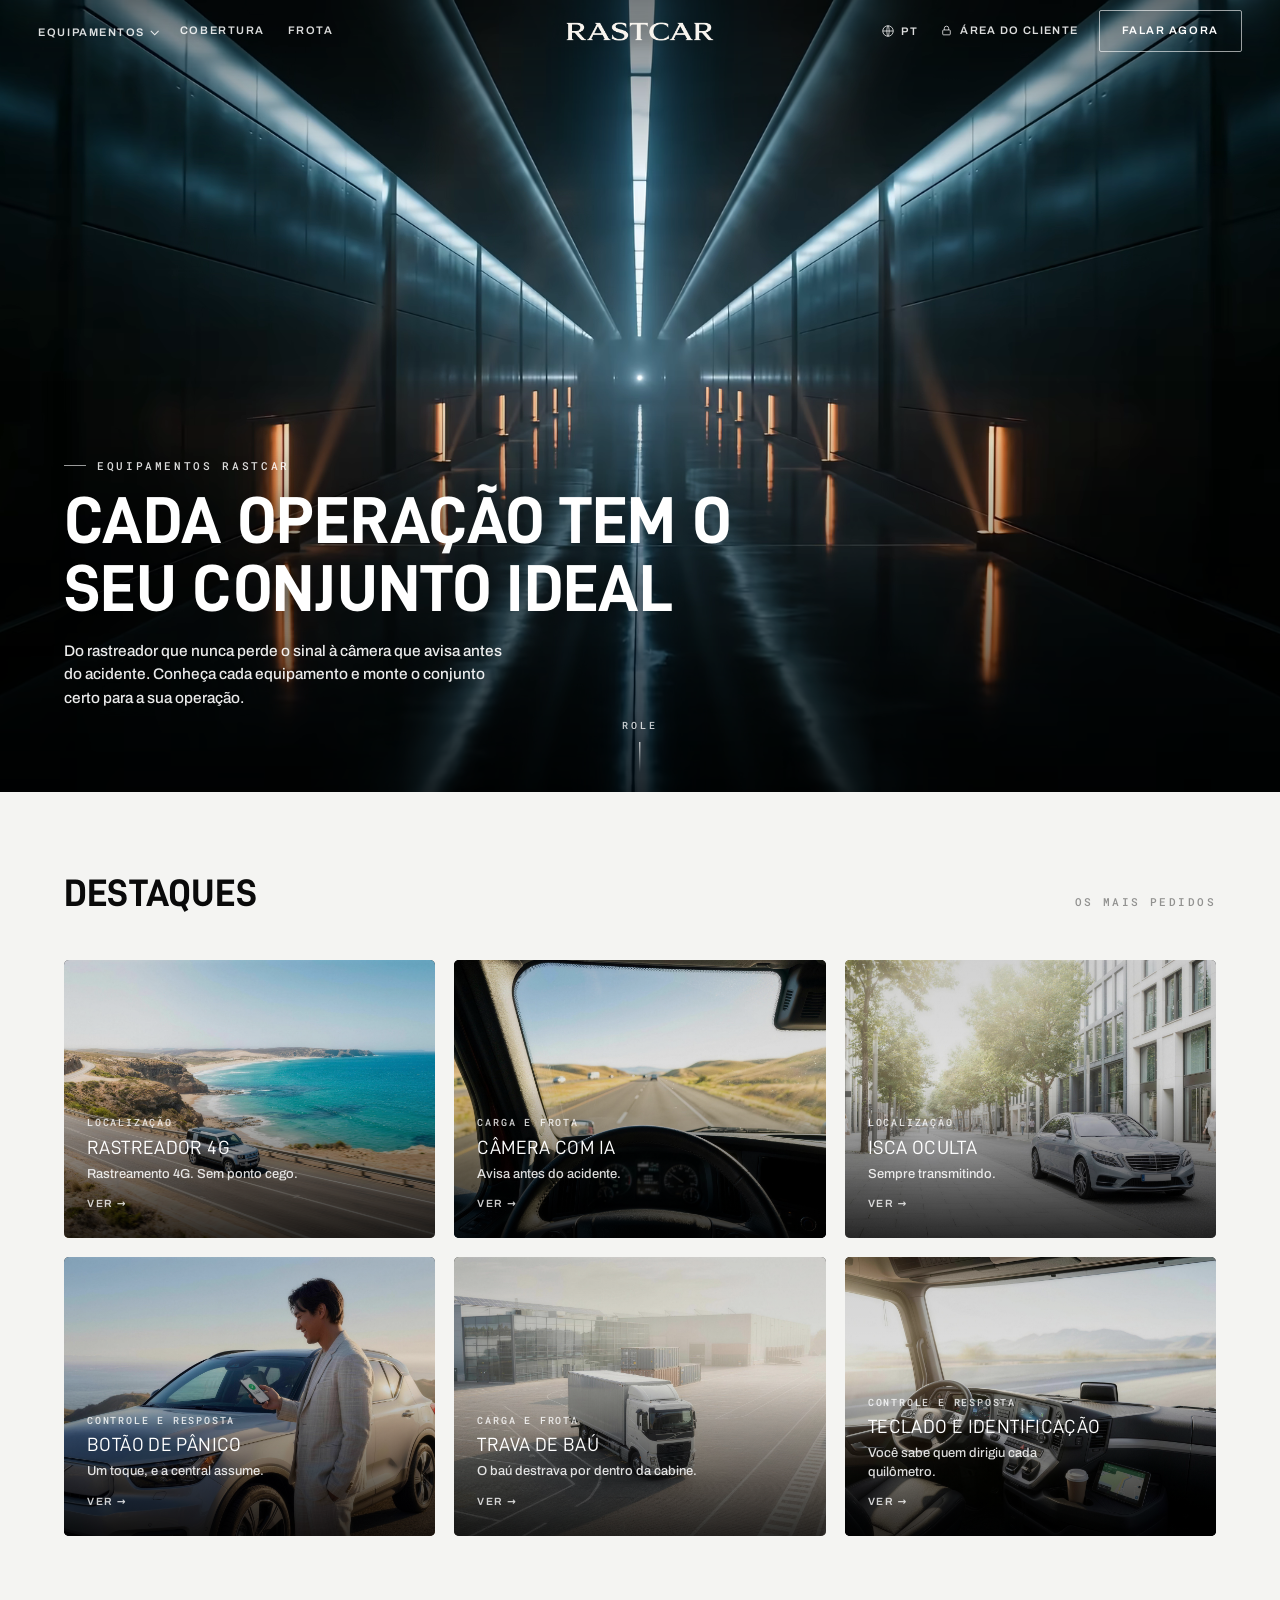
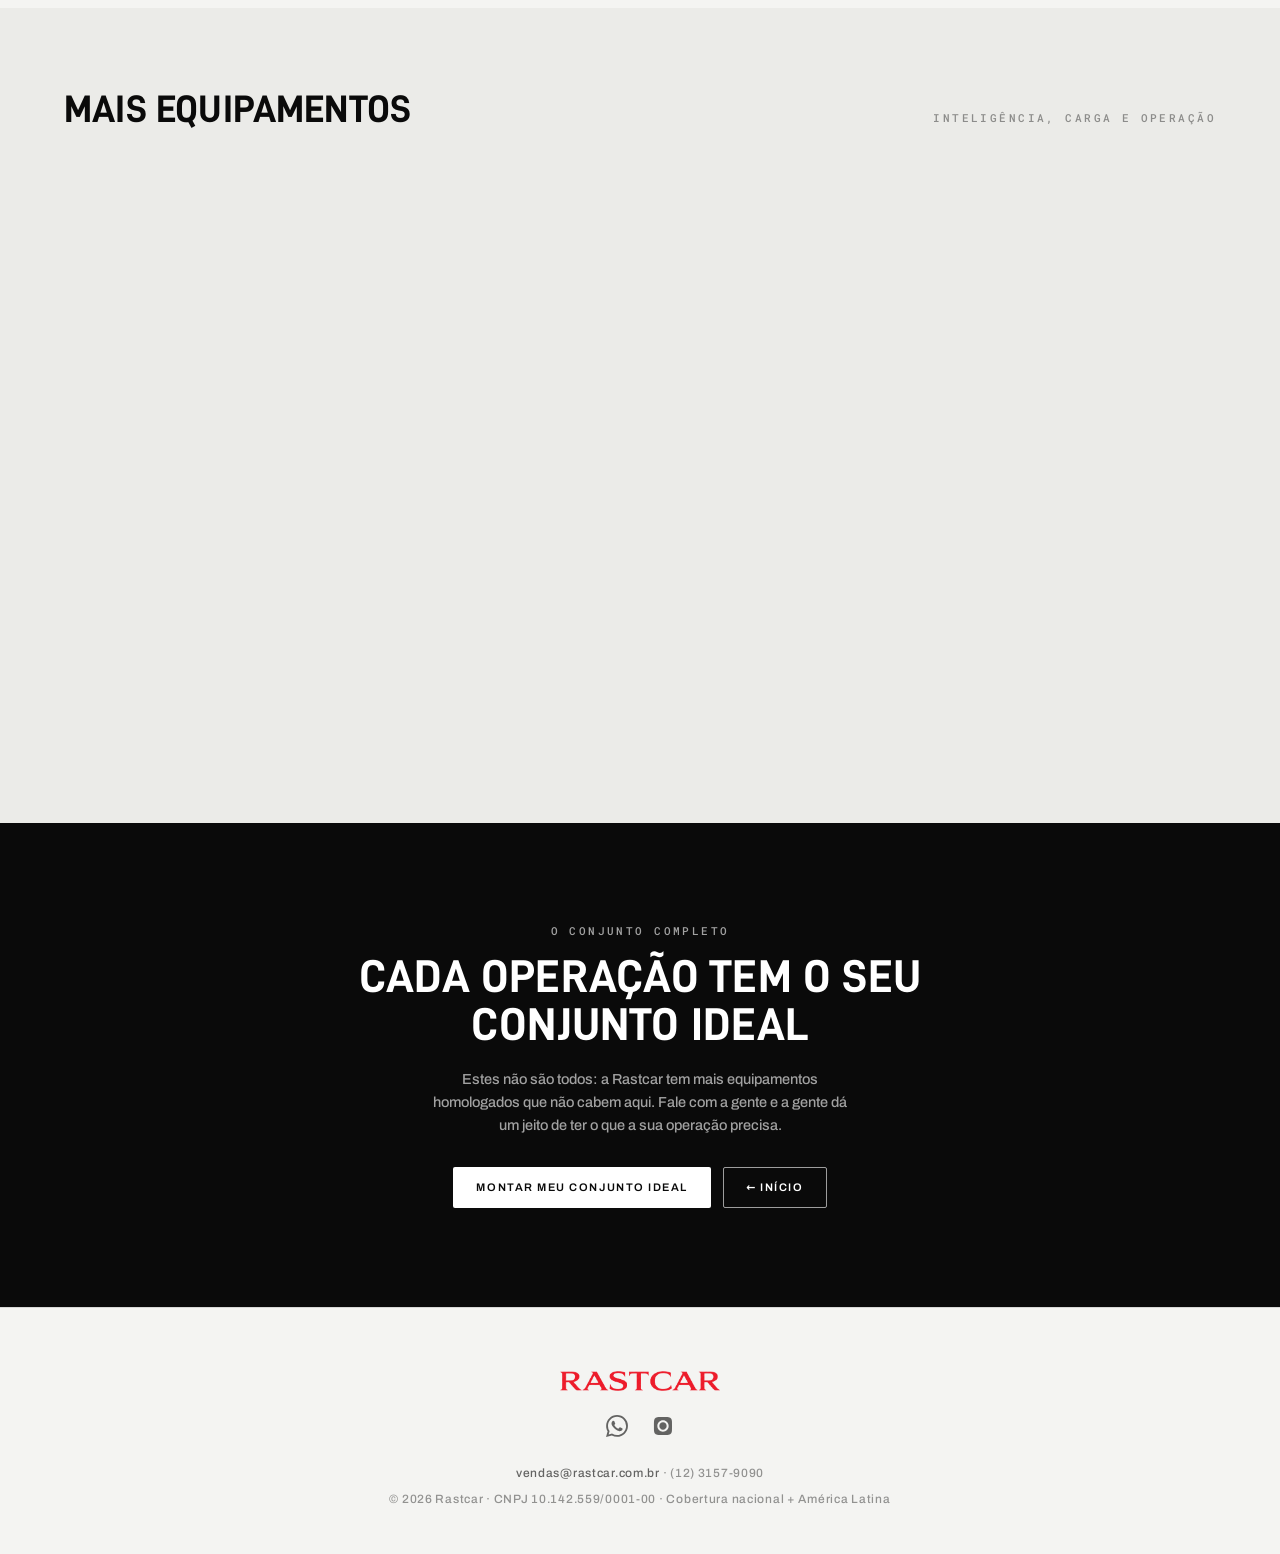
==== equipamentos.html @ 61a3bf28 "revert hero para versao golden-hour equilibrada anterior" ====
<!DOCTYPE html>
<html lang="pt-BR">
<head>
<meta charset="UTF-8">
<meta name="viewport" content="width=device-width, initial-scale=1.0">
<meta http-equiv="Cache-Control" content="no-store, no-cache, must-revalidate">
<title>RASTCAR · Equipamentos</title>
<meta name="description" content="Todos os equipamentos Rastcar: rastreador 4G, câmera com IA, isca oculta, botão de pânico, trava de baú, teclado e identificação, sensores, telemetria, app e central 24h. Cada operação tem o seu conjunto ideal.">
<meta name="theme-color" content="#0A0A0A">
<meta property="og:type" content="website">
<meta property="og:site_name" content="Rastcar">
<meta property="og:title" content="RASTCAR · Equipamentos">
<meta property="og:description" content="Todos os equipamentos Rastcar: rastreador 4G, câmera com IA, isca, botão de pânico, trava de baú, teclado, telemetria, app e central 24h.">
<meta property="og:image" content="https://www.rastcar.com.br/assets/og-rastcar.jpg">
<meta property="og:image:width" content="1200">
<meta property="og:image:height" content="1200">
<meta property="og:url" content="https://www.rastcar.com.br/equipamentos.html">
<meta property="og:locale" content="pt_BR">
<meta name="twitter:card" content="summary_large_image">
<meta name="twitter:title" content="RASTCAR · Equipamentos">
<meta name="twitter:description" content="Todos os equipamentos Rastcar: rastreador 4G, câmera com IA, isca, botão de pânico, trava de baú, teclado, telemetria, app e central 24h.">
<meta name="twitter:image" content="https://www.rastcar.com.br/assets/og-rastcar.jpg">
<link rel="icon" type="image/png" sizes="32x32" href="assets/favicon-32.png">
<link rel="icon" type="image/png" sizes="256x256" href="assets/favicon.png">
<link rel="apple-touch-icon" sizes="180x180" href="assets/favicon-180.png">
<link rel="stylesheet" href="assets/fonts/fonts.css">
<style>
  :root{
    --ink:#0A0A0A;--paper:#F4F4F2;--paper2:#EBEBE8;
    --mut:rgba(10,10,10,.62);--mut2:rgba(10,10,10,.42);--ln:rgba(10,10,10,.12);
    --line:rgba(255,255,255,.16);--soft:rgba(255,255,255,.62);--soft2:rgba(255,255,255,.42);
    --head:'Archivo',system-ui,sans-serif;--title:'D-DIN','D-DIN Exp',system-ui,sans-serif;--mono:'Roboto Mono',ui-monospace,Menlo,monospace;
    --maxw:1340px;--hdr-h:62px;--tsh:0 1px 18px rgba(0,0,0,.55);
  }
  *{margin:0;padding:0;box-sizing:border-box}
  html{scroll-behavior:smooth}
  body{background:var(--paper);color:var(--ink);font-family:var(--head);font-size:16px;font-weight:500;line-height:1.55;text-rendering:optimizeLegibility;overflow-x:hidden}
  a{color:inherit;text-decoration:none}::selection{background:rgba(10,10,10,.16)}img{max-width:100%}

  /* ===== HEADER (transparente, não acompanha o scroll) ===== */
  header#hdr{position:absolute;top:0;left:0;width:100%;z-index:200;height:var(--hdr-h);display:grid;grid-template-columns:1fr auto 1fr;align-items:center;padding:0 clamp(16px,3vw,40px);background:transparent}
  body.nav-open{overflow:hidden}
  .brand{grid-column:2;display:flex;align-items:center;justify-self:center}
  .brand .wm{height:19px;display:block;filter:drop-shadow(0 1px 10px rgba(0,0,0,.5))}
  .nav-left{grid-column:1;justify-self:start;display:flex;align-items:center;gap:clamp(16px,1.8vw,28px)}
  .nav-right{grid-column:3;justify-self:end;display:flex;align-items:center;gap:clamp(14px,1.6vw,22px)}
  .navlink{font-family:var(--head);font-weight:600;font-size:11px;letter-spacing:.14em;text-transform:uppercase;color:rgba(255,255,255,.86);text-shadow:var(--tsh);background:none;border:0;cursor:pointer;transition:color .25s;white-space:nowrap;display:inline-flex;align-items:center;gap:6px}
  .navlink:hover{color:#fff}
  .navlink .chev{width:6px;height:6px;border-right:1.4px solid currentColor;border-bottom:1.4px solid currentColor;transform:rotate(45deg) translateY(-1px)}
  .mega-wrap{position:static}
  .mega{position:absolute;left:0;top:var(--hdr-h);width:100%;background:rgba(10,11,13,.5);-webkit-backdrop-filter:blur(30px) saturate(1.2);backdrop-filter:blur(30px) saturate(1.2);border-top:1px solid var(--line);box-shadow:0 30px 70px rgba(0,0,0,.4);opacity:0;visibility:hidden;transform:translateY(-8px);transition:.26s cubic-bezier(.2,.7,.2,1);z-index:190}
  .mega-wrap:hover .mega,.mega.open{opacity:1;visibility:visible;transform:none}
  .mega-inner{max-width:var(--maxw);margin:0 auto;padding:36px clamp(16px,3vw,40px) 44px;display:grid;grid-template-columns:repeat(2,minmax(0,1fr)) auto;gap:0 clamp(34px,6vw,96px)}
  .mega-col{display:flex;flex-direction:column}
  .mega-h{font-family:var(--mono);font-size:10.5px;letter-spacing:.22em;text-transform:uppercase;color:var(--soft2);margin-bottom:14px}
  .mega-col a{font-family:var(--title);text-transform:uppercase;letter-spacing:.02em;font-size:16px;color:rgba(255,255,255,.8);padding:9px 0;transition:color .18s}
  .mega-col a:hover{color:#fff}
  .mega-end .all{font-family:var(--head);font-size:11px;font-weight:600;letter-spacing:.14em;text-transform:uppercase;color:#fff;margin-top:30px;white-space:nowrap}
  .lang{position:relative}
  .lang-cur{display:flex;align-items:center;gap:6px;background:none;border:0;cursor:pointer;color:rgba(255,255,255,.86);text-shadow:var(--tsh);font-family:var(--head);font-size:11px;font-weight:600;letter-spacing:.12em;text-transform:uppercase;transition:color .25s;padding:6px 2px}
  .lang-cur:hover{color:#fff}.lang-cur svg{width:14px;height:14px;stroke:currentColor;fill:none;stroke-width:1.5}
  .menu-pop{position:absolute;top:calc(100% + 12px);right:0;background:rgba(10,11,13,.5);-webkit-backdrop-filter:blur(28px) saturate(1.2);backdrop-filter:blur(28px) saturate(1.2);border:1px solid var(--line);border-radius:9px;padding:6px;box-shadow:0 18px 50px rgba(0,0,0,.4);opacity:0;visibility:hidden;transform:translateY(-6px);transition:.22s;z-index:210}
  .lang-menu{min-width:152px}.lang.open .lang-menu{opacity:1;visibility:visible;transform:none}
  .menu-pop button,.menu-pop a{display:block;width:100%;background:none;border:0;cursor:pointer;color:rgba(255,255,255,.82);font-family:var(--head);font-size:13px;letter-spacing:.03em;text-align:left;padding:10px 12px;border-radius:6px;transition:.18s}
  .menu-pop button:hover,.menu-pop a:hover{background:rgba(255,255,255,.07);color:#fff}.menu-pop button.active{color:#fff}
  .client-wrap{position:relative}
  .client{display:flex;align-items:center;gap:7px;background:none;border:0;cursor:pointer;font:inherit;color:rgba(255,255,255,.86);text-shadow:var(--tsh);transition:color .3s}
  .client:hover{color:#fff}.client svg{width:13px;height:13px;stroke:currentColor;fill:none;stroke-width:1.6}
  .client span{font-family:var(--head);font-weight:600;font-size:11px;letter-spacing:.12em;text-transform:uppercase}
  .client-menu{min-width:244px}
  .client-wrap.open .client-menu,.client-wrap:hover .client-menu{opacity:1;visibility:visible;transform:none}
  .client-menu .cm-main b{display:block;font-family:var(--head);text-transform:uppercase;letter-spacing:.04em;font-size:12.5px;color:#fff}
  .client-menu .cm-main small{display:block;font-size:12px;color:var(--soft);margin-top:3px}
  .client-menu .cm-label{font-family:var(--mono);font-size:10.5px;letter-spacing:.12em;text-transform:uppercase;color:var(--soft2);padding:13px 12px 5px;border-top:1px solid var(--line);margin-top:5px}
  .menu-toggle{display:none;grid-column:3;justify-self:end;background:none;border:0;color:#fff;cursor:pointer;width:24px;height:16px;position:relative;z-index:220;filter:drop-shadow(0 1px 8px rgba(0,0,0,.5))}
  .menu-toggle span{position:absolute;left:0;width:100%;height:2px;background:currentColor;transition:.3s;border-radius:2px}
  /* area de toque de 44x44 (minimo acessivel) sem alterar o visual das barras */
  .menu-toggle::after{content:"";position:absolute;left:50%;top:50%;transform:translate(-50%,-50%);width:44px;height:44px}
  .menu-toggle span:nth-child(1){top:0}.menu-toggle span:nth-child(2){top:7px}.menu-toggle span:nth-child(3){top:14px}
  .btn{font-family:var(--head);font-weight:600;font-size:11px;letter-spacing:.14em;text-transform:uppercase;border:1px solid;padding:11px 22px;border-radius:2px;transition:all .25s;white-space:nowrap;background:transparent;cursor:pointer}
  .btn.light{border-color:rgba(255,255,255,.6);color:#fff}.btn.light:hover{background:#fff;color:var(--ink)}.btn.light.solid{background:#fff;color:var(--ink)}
  .btn.dark{border-color:var(--ink);color:var(--ink)}.btn.dark:hover{background:var(--ink);color:#fff}.btn.dark.solid{background:var(--ink);color:#fff}

  /* ===== INTRO HERO ===== */
  .eq-hero{position:relative;height:88vh;height:88svh;min-height:520px;display:flex;align-items:flex-end;padding:0 clamp(20px,5vw,72px);overflow:hidden;color:#fff;background:#0A0A0A}
  .eq-hero .bgv{position:absolute;inset:0;width:100%;height:100%;object-fit:cover;z-index:0}
  .eq-hero .veil{position:absolute;inset:0;z-index:1;background:linear-gradient(0deg,rgba(0,0,0,.78),transparent 52%),linear-gradient(180deg,rgba(0,0,0,.5),transparent 22%)}
  .eq-hero .inner{position:relative;z-index:2;width:100%;max-width:var(--maxw);margin:0 auto;padding-bottom:clamp(54px,9vh,96px)}
  .eq-hero .eyebrow{font-family:var(--mono);font-size:11px;letter-spacing:.24em;text-transform:uppercase;color:rgba(255,255,255,.85);display:flex;align-items:center;gap:11px;margin-bottom:14px;text-shadow:var(--tsh)}
  .eq-hero .eyebrow::before{content:"";width:22px;height:1px;background:rgba(255,255,255,.6)}
  .eq-hero h1{font-family:var(--title);font-weight:700;text-transform:uppercase;letter-spacing:.005em;line-height:1.02;font-size:clamp(34px,5.2vw,72px);text-shadow:0 2px 26px rgba(0,0,0,.45)}
  .eq-hero .lede{font-size:clamp(15px,1.2vw,18px);color:rgba(255,255,255,.92);max-width:50ch;margin-top:16px;text-shadow:0 1px 16px rgba(0,0,0,.5)}
  .cue{position:absolute;left:50%;bottom:20px;transform:translateX(-50%);z-index:3;font-family:var(--mono);font-size:9.5px;letter-spacing:.3em;text-transform:uppercase;color:rgba(255,255,255,.78);display:flex;flex-direction:column;align-items:center;gap:8px}
  .cue .ln{width:1px;height:30px;background:linear-gradient(#fff,transparent);animation:cue 2.4s ease-in-out infinite}
  @keyframes cue{0%,100%{opacity:.3;transform:scaleY(.6)}50%{opacity:1;transform:scaleY(1)}}

  /* ===== SEÇÃO + GRADE DE CARDS ===== */
  .catsec{padding:clamp(54px,8vh,100px) clamp(20px,5vw,72px)}
  .catsec.alt{background:var(--paper2)}
  .cathead{max-width:var(--maxw);margin:0 auto clamp(24px,4vh,42px);display:flex;align-items:baseline;justify-content:space-between;gap:16px;flex-wrap:wrap}
  .cathead .eyebrow{font-family:var(--mono);font-size:11px;letter-spacing:.22em;text-transform:uppercase;color:var(--mut2)}
  .cathead h2{font-family:var(--title);font-weight:700;text-transform:uppercase;letter-spacing:.005em;font-size:clamp(24px,3vw,40px)}
  .grid{max-width:var(--maxw);margin:0 auto;display:grid;grid-template-columns:repeat(3,1fr);gap:clamp(12px,1.5vw,20px)}
  .card{position:relative;aspect-ratio:4/3;overflow:hidden;border-radius:5px;display:block;background:#0a0a0a}
  .card img{position:absolute;inset:0;width:100%;height:100%;object-fit:cover;transition:transform .6s cubic-bezier(.2,.7,.2,1)}
  .card:hover img{transform:scale(1.06)}
  .card .ov{position:absolute;inset:0;z-index:1;background:linear-gradient(0deg,rgba(0,0,0,.82),rgba(0,0,0,.12) 56%,rgba(0,0,0,.18))}
  .card .tx{position:absolute;left:0;bottom:0;z-index:2;padding:clamp(16px,1.8vw,24px);color:#fff;width:100%}
  .card .e{font-family:var(--mono);font-size:10px;letter-spacing:.18em;text-transform:uppercase;color:rgba(255,255,255,.82)}
  .card .n{font-family:var(--title);text-transform:uppercase;letter-spacing:.02em;font-size:clamp(18px,1.5vw,23px);line-height:1.05;margin-top:7px}
  .card .h{font-size:13px;color:rgba(255,255,255,.86);margin-top:7px;line-height:1.4;max-width:32ch}
  .card .go{font-family:var(--head);font-weight:600;font-size:10.5px;letter-spacing:.14em;text-transform:uppercase;margin-top:13px;color:#fff;opacity:.8;transition:opacity .2s,gap .2s;display:inline-flex;align-items:center;gap:6px}
  .card:hover .go{opacity:1;gap:10px}

  /* ===== CTA "conjunto ideal" ===== */
  .conj{background:#0A0A0A;color:#fff;padding:clamp(60px,11vh,130px) clamp(20px,5vw,72px);text-align:center}
  .conj .inner{max-width:760px;margin:0 auto}
  .conj .eyebrow{font-family:var(--mono);font-size:11px;letter-spacing:.22em;text-transform:uppercase;color:var(--soft);justify-content:center;display:flex;margin-bottom:14px}
  .conj h2{font-family:var(--title);font-weight:700;text-transform:uppercase;letter-spacing:.005em;font-size:clamp(26px,3.6vw,48px);line-height:1.05}
  .conj p{font-size:clamp(14.5px,1.1vw,17px);color:var(--soft);margin:18px auto 0;max-width:54ch;line-height:1.6}
  .conj .cta-row{display:flex;gap:12px;justify-content:center;margin-top:30px;flex-wrap:wrap}

  /* ===== FOOTER claro ===== */
  footer{background:var(--paper);color:var(--mut);padding:clamp(48px,7vh,76px) clamp(20px,5vw,72px) 42px;text-align:center;border-top:1px solid var(--ln)}
  .foot-inner{max-width:720px;margin:0 auto;display:flex;flex-direction:column;align-items:center;gap:24px}
  footer .brand .wm{filter:none}
  .socials{display:flex;gap:24px;justify-content:center}
  .socials a{color:var(--mut);transition:color .2s}.socials a:hover{color:var(--ink)}.socials svg{width:22px;height:22px;fill:currentColor;display:block}
  .foot-meta{font-size:12px;letter-spacing:.06em;color:var(--mut2);line-height:2.1}
  .foot-meta a{color:var(--mut)}.foot-meta a:hover{color:var(--ink)}

  .reveal{opacity:0;transform:translateY(22px);transition:opacity .8s cubic-bezier(.2,.7,.2,1),transform .8s cubic-bezier(.2,.7,.2,1)}
  .reveal.in{opacity:1;transform:none}

  [dir="rtl"] .menu-pop{right:auto;left:0}
  [dir="rtl"] .cathead{flex-direction:row-reverse}
  @media(max-width:1080px){.nav-left .navlink:not(.mega-trigger){display:none}.nav-right .client span{display:none}}
  @media(max-width:980px){.grid{grid-template-columns:repeat(2,1fr)}}
  @media(max-width:860px){
    .nav-left,.nav-right{display:none}.menu-toggle{display:block}
    .mega-inner{grid-template-columns:1fr 1fr}
    nav#mobnav{position:fixed;inset:0;background:rgba(8,9,11,.96);-webkit-backdrop-filter:blur(22px);backdrop-filter:blur(22px);z-index:195;flex-direction:column;justify-content:center;gap:6px;padding:84px 26px 40px;overflow:auto;display:none}
    nav#mobnav.open{display:flex}
    nav#mobnav a,nav#mobnav button{font-family:var(--title);text-transform:uppercase;letter-spacing:.02em;font-size:20px;color:#fff;background:none;border:0;text-align:left;padding:10px 0;border-bottom:1px solid var(--line);cursor:pointer}
    nav#mobnav .mob-lang{display:flex;gap:10px;margin-top:16px}nav#mobnav .mob-lang button{font-size:14px;border:1px solid var(--line);border-radius:999px;padding:7px 15px}
    nav#mobnav .btn{margin-top:16px;align-self:flex-start;color:#fff;border-color:#fff}
  }
  @media(min-width:861px){nav#mobnav{display:none}}
  @media(max-width:620px){.grid{grid-template-columns:1fr}.eq-hero h1{font-size:34px}}
  @media(prefers-reduced-motion:reduce){.reveal{opacity:1;transform:none}.cue .ln{animation:none}.bgv{display:none}.card img{transition:none}}

  /* ===== fallbacks p/ navegadores antigos (cross-device) ===== */
  @supports not (aspect-ratio:1/1){.card{height:0;padding-bottom:75%}}
  @supports not ((backdrop-filter:blur(1px)) or (-webkit-backdrop-filter:blur(1px))){.mega,.menu-pop{background:rgba(10,11,13,.95)}nav#mobnav{background:rgba(8,9,11,.98)}}

  /* ===== menu mobile reformulado (pratico, rolavel, ancorado no topo) ===== */
  @media(max-width:860px){
    nav#mobnav{justify-content:flex-start;align-items:stretch;gap:0;padding:calc(var(--hdr-h) + 20px) 26px 40px}
    nav#mobnav a,nav#mobnav>button{font-family:var(--title);text-transform:uppercase;letter-spacing:.02em;font-size:19px;color:#fff;text-align:left;padding:15px 2px;border-bottom:1px solid var(--line);width:100%}
    nav#mobnav .mob-sub{display:flex;flex-direction:column;padding:2px 0 6px}
    nav#mobnav #mobList{display:flex;flex-direction:column}
    nav#mobnav .mob-sub a{font-family:var(--head);font-size:14.5px;letter-spacing:.03em;text-transform:none;color:var(--soft);padding:11px 0 11px 16px;border-bottom:0}
    nav#mobnav .mob-lang{display:flex;gap:9px;margin-top:24px;padding:0;border:0}
    nav#mobnav .mob-lang button{width:auto;font-family:var(--head);font-size:14px;border:1px solid var(--line);border-radius:999px;padding:9px 18px;color:#fff;text-transform:uppercase}
    nav#mobnav .btn{width:100%;text-align:center;margin-top:22px;background:#fff;color:var(--ink);border-color:#fff;font-size:13px;letter-spacing:.14em;padding:16px;border-bottom:1px solid #fff}
  }
  /* hamburguer -> X quando aberto */
  body.nav-open .menu-toggle span:nth-child(1){transform:translateY(7px) rotate(45deg)}
  body.nav-open .menu-toggle span:nth-child(2){opacity:0}
  body.nav-open .menu-toggle span:nth-child(3){transform:translateY(-7px) rotate(-45deg)}
</style>
</head>
<body>

<header id="hdr">
  <nav class="nav-left">
    <div class="mega-wrap">
      <a class="navlink mega-trigger" href="equipamentos.html"><span data-i18n="nav.equip">Equipamentos</span><i class="chev"></i></a>
      <div class="mega" id="mega">
        <div class="mega-inner">
          <div class="mega-col" id="megaList"><div class="mega-h" data-i18n="mm.t">Equipamentos Rastcar</div></div>
          <div class="mega-col" id="megaListMore"><div class="mega-h" data-i18n="mm.more">Mais equipamentos</div></div>
          <div class="mega-col mega-end"><a class="all" href="index.html" data-i18n="mm.home">← Início</a></div>
        </div>
      </div>
    </div>
    <a class="navlink" href="index.html#cobertura" data-i18n="nav.coverage">Cobertura</a>
    <a class="navlink" href="index.html#frota" data-i18n="nav.fleet">Frota</a>
  </nav>
  <a class="brand" href="index.html" aria-label="Rastcar"><img class="wm" src="assets/wordmark-white.png" alt="RASTCAR"></a>
  <div class="nav-right">
    <div class="lang" id="lang">
      <button class="lang-cur" type="button" aria-label="Idioma"><svg viewBox="0 0 24 24"><circle cx="12" cy="12" r="9"/><path d="M3 12h18M12 3c2.6 2.5 2.6 15.5 0 18M12 3c-2.6 2.5-2.6 15.5 0 18"/></svg><span id="langCur">PT</span></button>
      <div class="menu-pop lang-menu">
        <button type="button" data-lang="pt">Português</button>
        <button type="button" data-lang="es">Español</button>
        <button type="button" data-lang="en">English</button>
        <button type="button" data-lang="he" lang="he">עברית</button>
      </div>
    </div>
    <div class="client-wrap" id="clientWrap">
      <button class="client" type="button" aria-haspopup="true" title="Área do cliente">
        <svg viewBox="0 0 24 24" aria-hidden="true"><rect x="5" y="11" width="14" height="9" rx="1.5"/><path d="M8 11V8a4 4 0 0 1 8 0v3"/></svg>
        <span data-i18n="nav.client">Área do cliente</span>
      </button>
      <div class="menu-pop client-menu">
        <a class="cm-main" href="http://gps7.com.br/gps7/index.php?c=90" target="_blank" rel="noopener"><b data-i18n="cm.platform">Plataforma de rastreamento</b><small data-i18n="cm.platformS">Acompanhe seu veículo ao vivo</small></a>
        <div class="cm-label" data-i18n="cm.via">2ª via de boleto</div>
        <a href="https://www.sicoob.com.br/web/sicoob/segunda-via-boleto" target="_blank" rel="noopener">Sicoob</a>
        <a href="https://www.sicredi.com.br/segundaviaboleto/" target="_blank" rel="noopener">Sicredi</a>
      </div>
    </div>
    <a class="btn light" data-cta-wa href="https://wa.me/551231579090?text=Quero%20conhecer%20os%20equipamentos%20da%20Rastcar" target="_blank" rel="noopener" data-i18n="nav.cta">Falar agora</a>
  </div>
  <button class="menu-toggle" id="mt" aria-label="Menu"><span></span><span></span><span></span></button>
</header>

<nav id="mobnav"><div id="mobList"></div>
  <a href="index.html#cobertura" data-i18n="nav.coverage">Cobertura</a>
  <a href="index.html#frota" data-i18n="nav.fleet">Frota</a>
  <a href="http://gps7.com.br/gps7/index.php?c=90" target="_blank" rel="noopener" data-i18n="nav.client">Área do cliente</a>
  <a href="index.html" data-i18n="mm.home">← Início</a>
  <div class="mob-lang"><button type="button" data-lang="pt">PT</button><button type="button" data-lang="es">ES</button><button type="button" data-lang="en">EN</button><button type="button" data-lang="he" lang="he">עב</button></div>
  <a class="btn light" data-cta-wa href="https://wa.me/551231579090?text=Quero%20conhecer%20os%20equipamentos%20da%20Rastcar" target="_blank" rel="noopener" data-i18n="nav.cta">Falar agora</a>
</nav>

<section class="eq-hero" id="top">
  <video class="bgv" autoplay muted loop playsinline webkit-playsinline poster="assets/cine/poster-eqhero.jpg">
    <source src="assets/cine/eq-hero-4k.av1.mp4" type='video/mp4; codecs="av01.0.12M.08"' media="(min-width: 1400px), (min-width: 900px) and (min-resolution: 2dppx)">
    <source src="assets/cine/eq-hero-1080.av1.mp4" type='video/mp4; codecs="av01.0.08M.08"'>
    <source src="assets/cine/eq-hero-loop.mp4" type="video/mp4">
  </video>
  <div class="veil"></div>
  <div class="inner">
    <div class="eyebrow reveal" data-i18n="eq.eyebrow">Equipamentos Rastcar</div>
    <h1 class="reveal" data-i18n="eq.h">Cada operação tem o<br>seu conjunto ideal</h1>
    <p class="lede reveal" data-i18n="eq.lede">Do rastreador que nunca perde o sinal à câmera que avisa antes do acidente. Conheça cada equipamento e monte o conjunto certo para a sua operação.</p>
  </div>
  <div class="cue"><span data-i18n="eq.cue">Role</span><span class="ln"></span></div>
</section>

<section class="catsec" id="destaques">
  <div class="cathead reveal"><h2 data-i18n="g.dest">Destaques</h2><span class="eyebrow" data-i18n="g.destS">Os mais pedidos</span></div>
  <div class="grid reveal" id="gridDest"></div>
</section>

<section class="catsec alt" id="mais">
  <div class="cathead reveal"><h2 data-i18n="g.mais">Mais equipamentos</h2><span class="eyebrow" data-i18n="g.maisS">Inteligência, carga e operação</span></div>
  <div class="grid reveal" id="gridMais"></div>
</section>

<section class="conj">
  <div class="inner">
    <div class="eyebrow" data-i18n="conj.e">O conjunto completo</div>
    <h2 data-i18n="conj.h">Cada operação tem o seu conjunto ideal</h2>
    <p data-i18n="conj.p">Estes não são todos: a Rastcar tem mais equipamentos homologados que não cabem aqui. Fale com a gente e a gente dá um jeito de ter o que a sua operação precisa.</p>
    <div class="cta-row">
      <a class="btn light solid" data-cta-wa href="https://wa.me/551231579090?text=Quero%20montar%20o%20conjunto%20de%20equipamentos%20ideal%20com%20a%20Rastcar" target="_blank" rel="noopener" data-i18n="conj.cta">Montar meu conjunto ideal</a>
      <a class="btn light" href="index.html" data-i18n="mm.home">← Início</a>
    </div>
  </div>
</section>

<footer>
  <div class="foot-inner">
    <a class="brand" href="index.html" aria-label="Rastcar"><img class="wm" src="assets/wordmark-red.png" alt="RASTCAR" style="height:20px"></a>
    <div class="socials">
      <a href="https://wa.me/551231579090" target="_blank" rel="noopener" aria-label="WhatsApp"><svg viewBox="0 0 24 24"><path d="M17.472 14.382c-.297-.149-1.758-.867-2.03-.967-.273-.099-.471-.148-.67.15-.197.297-.767.966-.94 1.164-.173.199-.347.223-.644.075-.297-.15-1.255-.463-2.39-1.475-.883-.788-1.48-1.761-1.653-2.059-.173-.297-.018-.458.13-.606.134-.133.298-.347.446-.52.149-.174.198-.298.298-.497.099-.198.05-.371-.025-.52-.075-.149-.669-1.612-.916-2.207-.242-.579-.487-.5-.669-.51-.173-.008-.371-.01-.57-.01-.198 0-.52.074-.792.372-.272.297-1.04 1.016-1.04 2.479 0 1.462 1.065 2.875 1.213 3.074.149.198 2.096 3.2 5.077 4.487.709.306 1.262.489 1.694.625.712.227 1.36.195 1.871.118.571-.085 1.758-.719 2.006-1.413.248-.694.248-1.289.173-1.413-.074-.124-.272-.198-.57-.347m-5.421 7.403h-.004a9.87 9.87 0 01-5.031-1.378l-.361-.214-3.741.982.998-3.648-.235-.374a9.86 9.86 0 01-1.51-5.26c.001-5.45 4.436-9.884 9.888-9.884 2.64 0 5.122 1.03 6.988 2.898a9.825 9.825 0 012.893 6.994c-.003 5.45-4.437 9.884-9.885 9.884m8.413-18.297A11.815 11.815 0 0012.05 0C5.495 0 .16 5.335.157 11.892c0 2.096.547 4.142 1.588 5.945L.057 24l6.305-1.654a11.882 11.882 0 005.683 1.448h.005c6.554 0 11.89-5.335 11.893-11.893A11.821 11.821 0 0020.485 3.488"/></svg></a>
      <a href="https://www.instagram.com/rastcar" target="_blank" rel="noopener" aria-label="Instagram"><svg viewBox="0 0 24 24"><path d="M12 2.163c3.204 0 3.584.012 4.85.07 1.17.055 1.805.249 2.227.415.562.217.96.477 1.382.896.419.42.679.819.896 1.381.164.422.36 1.057.413 2.227.057 1.266.07 1.646.07 4.85s-.015 3.585-.074 4.85c-.061 1.17-.256 1.805-.421 2.227-.224.562-.479.96-.899 1.382-.419.419-.824.679-1.38.896-.42.164-1.065.36-2.235.413-1.274.057-1.649.07-4.859.07-3.211 0-3.586-.015-4.859-.074-1.171-.061-1.816-.256-2.236-.421-.569-.224-.96-.479-1.379-.899-.421-.419-.69-.824-.9-1.38-.165-.42-.359-1.065-.42-2.235-.045-1.26-.061-1.649-.061-4.844 0-3.196.016-3.586.061-4.861.061-1.17.255-1.814.42-2.234.21-.57.479-.96.9-1.381.419-.419.81-.689 1.379-.898.42-.166 1.051-.361 2.221-.421 1.275-.045 1.65-.06 4.859-.06l.045.03zm0 3.678c-3.405 0-6.162 2.76-6.162 6.162 0 3.405 2.76 6.162 6.162 6.162 3.405 0 6.162-2.76 6.162-6.162 0-3.405-2.76-6.162-6.162-6.162zM12 16c-2.21 0-4-1.79-4-4s1.79-4 4-4 4 1.79 4 4-1.79 4-4 4zm7.846-10.405c0 .795-.646 1.44-1.44 1.44-.795 0-1.44-.646-1.44-1.44 0-.794.646-1.439 1.44-1.439.793-.001 1.44.645 1.44 1.439z"/></svg></a>
    </div>
    <div class="foot-meta">
      <a href="mailto:vendas@rastcar.com.br">vendas@rastcar.com.br</a> · (12) 3157-9090<br>
      © 2026 Rastcar · CNPJ 10.142.559/0001-00 · <span data-i18n="f.cob">Cobertura nacional + América Latina</span>
    </div>
  </div>
</footer>

<script>
  const reduce=matchMedia('(prefers-reduced-motion:reduce)').matches;
  function playAllBgv(){document.querySelectorAll('video.bgv').forEach(function(v){v.muted=true;var p=v.play();if(p&&p.catch)p.catch(function(){});});}
  addEventListener('touchstart',playAllBgv,{once:true,passive:true});addEventListener('click',playAllBgv,{once:true});
  let curLang=localStorage.getItem('rc_lang')||'pt';

  // catálogo (4 idiomas) — imagem + categoria/nome/headline por produto
  const ITEMS={
    rastreador:{img:"assets/cine/eq-rastreador.jpg",pt:{c:"Localização",n:"Rastreador 4G",h:"Rastreamento 4G. Sem ponto cego."},es:{c:"Localización",n:"Rastreador 4G",h:"Rastreo 4G. Sin punto ciego."},en:{c:"Location",n:"4G Tracker",h:"4G tracking. No blind spot."},he:{c:"מיקום",n:"משדר 4G",h:"איתור 4G. בלי שטח מת."}},
    camera:{img:"assets/cine/eq-camera.jpg",pt:{c:"Carga e frota",n:"Câmera com IA",h:"Avisa antes do acidente."},es:{c:"Carga y flota",n:"Cámara con IA",h:"Avisa antes del accidente."},en:{c:"Cargo & fleet",n:"AI Camera",h:"Warns before the crash."},he:{c:"מטען וצי",n:"מצלמת AI",h:"מתריעה לפני התאונה."}},
    isca:{img:"assets/cine/eq-isca.jpg",pt:{c:"Localização",n:"Isca oculta",h:"Sempre transmitindo."},es:{c:"Localización",n:"Baliza oculta",h:"Siempre transmitiendo."},en:{c:"Location",n:"Hidden beacon",h:"Always transmitting."},he:{c:"מיקום",n:"משדר נסתר",h:"תמיד משדר."}},
    panico:{img:"assets/cine/eq-panico.jpg",pt:{c:"Controle e resposta",n:"Botão de pânico",h:"Um toque, e a central assume."},es:{c:"Control y respuesta",n:"Botón de pánico",h:"Un toque, y la central asume."},en:{c:"Control & response",n:"Panic button",h:"One tap, and the center takes over."},he:{c:"שליטה ותגובה",n:"לחצן מצוקה",h:"נגיעה אחת, והמוקד משתלט."}},
    trava:{img:"assets/cine/eq-trava.jpg",pt:{c:"Carga e frota",n:"Trava de baú",h:"O baú destrava por dentro da cabine."},es:{c:"Carga y flota",n:"Traba de baúl",h:"El baúl se destraba desde la cabina."},en:{c:"Cargo & fleet",n:"Cargo lock",h:"The box unlocks from the cab."},he:{c:"מטען וצי",n:"נעילת מטען",h:"התא נפתח מתוך תא הנהג."}},
    teclado:{img:"assets/cine/eq-teclado.jpg",pt:{c:"Controle e resposta",n:"Teclado e identificação",h:"Você sabe quem dirigiu cada quilômetro."},es:{c:"Control y respuesta",n:"Teclado e identificación",h:"Sabes quién condujo cada kilómetro."},en:{c:"Control & response",n:"Keypad & ID",h:"You know who drove every mile."},he:{c:"שליטה ותגובה",n:"מקלדת וזיהוי",h:"אתם יודעים מי נהג כל קילומטר."}},
    "sensor-porta":{img:"assets/cine/eq-sensorporta.jpg",pt:{c:"Carga e frota",n:"Sensor de porta",h:"Toda abertura vira alerta."},es:{c:"Carga y flota",n:"Sensor de puerta",h:"Toda apertura se vuelve alerta."},en:{c:"Cargo & fleet",n:"Door sensor",h:"Every opening becomes an alert."},he:{c:"מטען וצי",n:"חיישן דלת",h:"כל פתיחה הופכת להתראה."}},
    temperatura:{img:"assets/cine/eq-temperatura.jpg",pt:{c:"Carga e frota",n:"Sensor de temperatura",h:"Carga fria sob controle."},es:{c:"Carga y flota",n:"Sensor de temperatura",h:"Carga fría bajo control."},en:{c:"Cargo & fleet",n:"Temperature sensor",h:"Cold cargo under control."},he:{c:"מטען וצי",n:"חיישן טמפרטורה",h:"מטען קר בשליטה."}},
    telemetria:{img:"assets/cine/eq-telemetria.jpg",pt:{c:"Carga e frota",n:"Telemetria",h:"Os dados viram decisão."},es:{c:"Carga y flota",n:"Telemetría",h:"Los datos se vuelven decisión."},en:{c:"Cargo & fleet",n:"Telemetry",h:"Data turns into decision."},he:{c:"מטען וצי",n:"טלמטריה",h:"הנתונים הופכים להחלטה."}},
    app:{img:"assets/cine/eq-app.jpg",pt:{c:"Inteligência e operação",n:"App e plataforma",h:"Sua frota inteira na palma da mão."},es:{c:"Inteligencia y operación",n:"App y plataforma",h:"Toda tu flota en la palma de la mano."},en:{c:"Intelligence & operations",n:"App & platform",h:"Your whole fleet in your hand."},he:{c:"מודיעין ותפעול",n:"אפליקציה ופלטפורמה",h:"כל הצי בכף היד."}},
    central:{img:"assets/cine/eq-central.jpg",pt:{c:"Inteligência e operação",n:"Central 24h",h:"Pessoas de verdade vigiando, dia e noite."},es:{c:"Inteligencia y operación",n:"Central 24h",h:"Personas de verdad vigilando, día y noche."},en:{c:"Intelligence & operations",n:"24h center",h:"Real people watching, day and night."},he:{c:"מודיעין ותפעול",n:"מוקד 24 שעות",h:"אנשים אמיתיים שומרים, יום ולילה."}}
  };
  const DEST=["rastreador","camera","isca","panico","trava","teclado"];
  const MAIS=["sensor-porta","temperatura","telemetria","app","central"];

  function it(slug){return ITEMS[slug][curLang]||ITEMS[slug].pt;}
  function goTxt(){return {pt:"Ver →",es:"Ver →",en:"View →",he:"← לצפייה"}[curLang]||"Ver →";}
  function card(slug){
    const d=it(slug);const a=document.createElement('a');a.className='card';a.href='produto.html?p='+slug;
    a.innerHTML='<img loading="lazy" src="'+ITEMS[slug].img+'" alt="'+d.n+'"><div class="ov"></div><div class="tx"><div class="e">'+d.c+'</div><div class="n">'+d.n+'</div><div class="h">'+d.h+'</div><div class="go">'+goTxt()+'</div></div>';
    return a;
  }
  function buildGrids(){
    const gd=document.getElementById('gridDest'),gm=document.getElementById('gridMais');
    gd.innerHTML='';gm.innerHTML='';
    DEST.forEach(s=>gd.appendChild(card(s)));
    MAIS.forEach(s=>gm.appendChild(card(s)));
  }
  // mega-menu (2 colunas) + mobile
  const megaList=document.getElementById('megaList'),megaMore=document.getElementById('megaListMore'),mobList=document.getElementById('mobList');
  function mk(s,parent){const a=document.createElement('a');a.href='produto.html?p='+s;a.textContent=it(s).n;parent.appendChild(a);mobList.appendChild(a.cloneNode(true));}
  function buildMenu(){megaList.querySelectorAll('a').forEach(a=>a.remove());megaMore.querySelectorAll('a').forEach(a=>a.remove());mobList.innerHTML='';DEST.forEach(s=>mk(s,megaList));MAIS.forEach(s=>mk(s,megaMore));}

  const mt=document.getElementById('mt'),mob=document.getElementById('mobnav');
  function syncMenu(){const o=mob.classList.contains('open');document.body.classList.toggle('nav-open',o);}
  mt.addEventListener('click',()=>{mob.classList.toggle('open');syncMenu();});

  // i18n chrome
  const I18N={
    pt:{"nav.equip":"Equipamentos","nav.coverage":"Cobertura","nav.fleet":"Frota","nav.client":"Área do cliente","nav.cta":"Falar agora","cm.platform":"Plataforma de rastreamento","cm.platformS":"Acompanhe seu veículo ao vivo","cm.via":"2ª via de boleto","mm.t":"Equipamentos Rastcar","mm.more":"Mais equipamentos","mm.home":"← Início","eq.eyebrow":"Equipamentos Rastcar","eq.h":"Cada operação tem o<br>seu conjunto ideal","eq.lede":"Do rastreador que nunca perde o sinal à câmera que avisa antes do acidente. Conheça cada equipamento e monte o conjunto certo para a sua operação.","eq.cue":"Role","g.dest":"Destaques","g.destS":"Os mais pedidos","g.mais":"Mais equipamentos","g.maisS":"Inteligência, carga e operação","conj.e":"O conjunto completo","conj.h":"Cada operação tem o seu conjunto ideal","conj.p":"Estes não são todos: a Rastcar tem mais equipamentos homologados que não cabem aqui. Fale com a gente e a gente dá um jeito de ter o que a sua operação precisa.","conj.cta":"Montar meu conjunto ideal","f.cob":"Cobertura nacional + América Latina"},
    es:{"nav.equip":"Equipos","nav.coverage":"Cobertura","nav.fleet":"Flota","nav.client":"Área del cliente","nav.cta":"Hablar ahora","cm.platform":"Plataforma de rastreo","cm.platformS":"Sigue tu vehículo en vivo","cm.via":"2ª vía de boleto","mm.t":"Equipos Rastcar","mm.more":"Más equipos","mm.home":"← Inicio","eq.eyebrow":"Equipos Rastcar","eq.h":"Cada operación tiene su<br>conjunto ideal","eq.lede":"Del rastreador que nunca pierde señal a la cámara que avisa antes del accidente. Conoce cada equipo y arma el conjunto correcto para tu operación.","eq.cue":"Desliza","g.dest":"Destacados","g.destS":"Los más pedidos","g.mais":"Más equipos","g.maisS":"Inteligencia, carga y operación","conj.e":"El conjunto completo","conj.h":"Cada operación tiene su conjunto ideal","conj.p":"Estos no son todos: Rastcar tiene más equipos homologados que no caben aquí. Habla con nosotros y conseguimos lo que tu operación necesita.","conj.cta":"Armar mi conjunto ideal","f.cob":"Cobertura nacional + América Latina"},
    en:{"nav.equip":"Equipment","nav.coverage":"Coverage","nav.fleet":"Fleet","nav.client":"Client area","nav.cta":"Talk now","cm.platform":"Tracking platform","cm.platformS":"Track your vehicle live","cm.via":"Invoice · 2nd copy","mm.t":"Rastcar equipment","mm.more":"More equipment","mm.home":"← Home","eq.eyebrow":"Rastcar equipment","eq.h":"Every operation has its<br>ideal set","eq.lede":"From the tracker that never loses signal to the camera that warns before the crash. Explore each one and build the right set for your operation.","eq.cue":"Scroll","g.dest":"Highlights","g.destS":"The most requested","g.mais":"More equipment","g.maisS":"Intelligence, cargo and operations","conj.e":"The complete set","conj.h":"Every operation has its ideal set","conj.p":"These aren't all of them: Rastcar has more certified equipment that doesn't fit here. Talk to us and we'll get what your operation needs.","conj.cta":"Build my ideal set","f.cob":"Nationwide coverage + Latin America"},
    he:{"nav.equip":"ציוד","nav.coverage":"כיסוי","nav.fleet":"צי","nav.client":"אזור לקוחות","nav.cta":"דברו איתנו","cm.platform":"פלטפורמת מעקב","cm.platformS":"עקבו אחר הרכב בשידור חי","cm.via":"עותק שני","mm.t":"ציוד Rastcar","mm.more":"עוד ציוד","mm.home":"← דף הבית","eq.eyebrow":"ציוד Rastcar","eq.h":"לכל תפעול יש את<br>המערך האידיאלי שלו","eq.lede":"מהמשדר שלא מאבד אות ועד המצלמה שמתריעה לפני התאונה. הכירו כל פריט ובנו את המערך הנכון לתפעול שלכם.","eq.cue":"גלול","g.dest":"מובחרים","g.destS":"המבוקשים ביותר","g.mais":"עוד ציוד","g.maisS":"מודיעין, מטען ותפעול","conj.e":"המערך המלא","conj.h":"לכל תפעול יש את המערך האידיאלי שלו","conj.p":"אלה לא כל הפריטים: ל-Rastcar יש עוד ציוד מאושר שלא נכנס כאן. דברו איתנו ונסדר את מה שהתפעול שלכם צריך.","conj.cta":"בנו את המערך שלי","f.cob":"כיסוי ארצי + אמריקה הלטינית"}
  };
  const ABBR={pt:"PT",es:"ES",en:"EN",he:"עב"};
  function applyLang(l){curLang=l;const t=I18N[l]||I18N.pt;
    document.documentElement.lang=(l==='pt'?'pt-BR':l);document.documentElement.dir=(l==='he'?'rtl':'ltr');
    document.querySelectorAll('[data-i18n]').forEach(el=>{const v=t[el.dataset.i18n];if(v!=null)el.innerHTML=v;});
    document.getElementById('langCur').textContent=ABBR[l];
    document.querySelectorAll('[data-lang]').forEach(b=>b.classList.toggle('active',b.dataset.lang===l));
    document.title={pt:'RASTCAR · Equipamentos',es:'RASTCAR · Equipos',en:'RASTCAR · Equipment',he:'RASTCAR · ציוד'}[l]||document.title;
    try{localStorage.setItem('rc_lang',l);}catch(e){}
    buildGrids();buildMenu();
  }
  const langWrap=document.getElementById('lang');
  langWrap.querySelector('.lang-cur').addEventListener('click',e=>{e.stopPropagation();langWrap.classList.toggle('open');});
  document.querySelectorAll('[data-lang]').forEach(b=>b.addEventListener('click',()=>{applyLang(b.dataset.lang);langWrap.classList.remove('open');mob.classList.remove('open');syncMenu();}));
  document.addEventListener('click',()=>langWrap.classList.remove('open'));
  const clientWrap=document.getElementById('clientWrap');
  clientWrap.querySelector('.client').addEventListener('click',e=>{e.stopPropagation();clientWrap.classList.toggle('open');langWrap.classList.remove('open');});
  document.addEventListener('click',()=>clientWrap.classList.remove('open'));
  applyLang(new URLSearchParams(location.search).get('lang')||curLang);

  // reveal
  const io=new IntersectionObserver((es)=>{es.forEach(e=>{if(e.isIntersecting){e.target.classList.add('in');io.unobserve(e.target)}})},{threshold:.12});
  document.querySelectorAll('.reveal').forEach(el=>io.observe(el));

  addEventListener('pageshow',function(){try{mob.classList.remove('open');document.body.classList.remove('nav-open');}catch(e){}});
</script>
</body>
</html>
---- assets/fonts/fonts.css ----
/* Rastcar — fontes embutidas (sem CDN) */
@font-face {
  font-family: 'Archivo';
  font-style: normal;
  font-weight: 400;
  font-display: swap;
  src: url('archivo-400-latin-ext.woff2') format('woff2');
  unicode-range: U+0100-02BA, U+02BD-02C5, U+02C7-02CC, U+02CE-02D7, U+02DD-02FF, U+0304, U+0308, U+0329, U+1D00-1DBF, U+1E00-1E9F, U+1EF2-1EFF, U+2020, U+20A0-20AB, U+20AD-20C0, U+2113, U+2C60-2C7F, U+A720-A7FF;
}
@font-face {
  font-family: 'Archivo';
  font-style: normal;
  font-weight: 400;
  font-display: swap;
  src: url('archivo-400-latin.woff2') format('woff2');
  unicode-range: U+0000-00FF, U+0131, U+0152-0153, U+02BB-02BC, U+02C6, U+02DA, U+02DC, U+0304, U+0308, U+0329, U+2000-206F, U+20AC, U+2122, U+2191, U+2193, U+2212, U+2215, U+FEFF, U+FFFD;
}
@font-face {
  font-family: 'Archivo';
  font-style: normal;
  font-weight: 500;
  font-display: swap;
  src: url('archivo-500-latin-ext.woff2') format('woff2');
  unicode-range: U+0100-02BA, U+02BD-02C5, U+02C7-02CC, U+02CE-02D7, U+02DD-02FF, U+0304, U+0308, U+0329, U+1D00-1DBF, U+1E00-1E9F, U+1EF2-1EFF, U+2020, U+20A0-20AB, U+20AD-20C0, U+2113, U+2C60-2C7F, U+A720-A7FF;
}
@font-face {
  font-family: 'Archivo';
  font-style: normal;
  font-weight: 500;
  font-display: swap;
  src: url('archivo-500-latin.woff2') format('woff2');
  unicode-range: U+0000-00FF, U+0131, U+0152-0153, U+02BB-02BC, U+02C6, U+02DA, U+02DC, U+0304, U+0308, U+0329, U+2000-206F, U+20AC, U+2122, U+2191, U+2193, U+2212, U+2215, U+FEFF, U+FFFD;
}
@font-face {
  font-family: 'Archivo';
  font-style: normal;
  font-weight: 600;
  font-display: swap;
  src: url('archivo-600-latin-ext.woff2') format('woff2');
  unicode-range: U+0100-02BA, U+02BD-02C5, U+02C7-02CC, U+02CE-02D7, U+02DD-02FF, U+0304, U+0308, U+0329, U+1D00-1DBF, U+1E00-1E9F, U+1EF2-1EFF, U+2020, U+20A0-20AB, U+20AD-20C0, U+2113, U+2C60-2C7F, U+A720-A7FF;
}
@font-face {
  font-family: 'Archivo';
  font-style: normal;
  font-weight: 600;
  font-display: swap;
  src: url('archivo-600-latin.woff2') format('woff2');
  unicode-range: U+0000-00FF, U+0131, U+0152-0153, U+02BB-02BC, U+02C6, U+02DA, U+02DC, U+0304, U+0308, U+0329, U+2000-206F, U+20AC, U+2122, U+2191, U+2193, U+2212, U+2215, U+FEFF, U+FFFD;
}
@font-face {
  font-family: 'Archivo';
  font-style: normal;
  font-weight: 700;
  font-display: swap;
  src: url('archivo-700-latin-ext.woff2') format('woff2');
  unicode-range: U+0100-02BA, U+02BD-02C5, U+02C7-02CC, U+02CE-02D7, U+02DD-02FF, U+0304, U+0308, U+0329, U+1D00-1DBF, U+1E00-1E9F, U+1EF2-1EFF, U+2020, U+20A0-20AB, U+20AD-20C0, U+2113, U+2C60-2C7F, U+A720-A7FF;
}
@font-face {
  font-family: 'Archivo';
  font-style: normal;
  font-weight: 700;
  font-display: swap;
  src: url('archivo-700-latin.woff2') format('woff2');
  unicode-range: U+0000-00FF, U+0131, U+0152-0153, U+02BB-02BC, U+02C6, U+02DA, U+02DC, U+0304, U+0308, U+0329, U+2000-206F, U+20AC, U+2122, U+2191, U+2193, U+2212, U+2215, U+FEFF, U+FFFD;
}
@font-face {
  font-family: 'Roboto Mono';
  font-style: normal;
  font-weight: 400;
  font-display: swap;
  src: url('roboto-mono-400-latin-ext.woff2') format('woff2');
  unicode-range: U+0100-02BA, U+02BD-02C5, U+02C7-02CC, U+02CE-02D7, U+02DD-02FF, U+0304, U+0308, U+0329, U+1D00-1DBF, U+1E00-1E9F, U+1EF2-1EFF, U+2020, U+20A0-20AB, U+20AD-20C0, U+2113, U+2C60-2C7F, U+A720-A7FF;
}
@font-face {
  font-family: 'Roboto Mono';
  font-style: normal;
  font-weight: 400;
  font-display: swap;
  src: url('roboto-mono-400-latin.woff2') format('woff2');
  unicode-range: U+0000-00FF, U+0131, U+0152-0153, U+02BB-02BC, U+02C6, U+02DA, U+02DC, U+0304, U+0308, U+0329, U+2000-206F, U+20AC, U+2122, U+2191, U+2193, U+2212, U+2215, U+FEFF, U+FFFD;
}
@font-face {
  font-family: 'Roboto Mono';
  font-style: normal;
  font-weight: 500;
  font-display: swap;
  src: url('roboto-mono-500-latin-ext.woff2') format('woff2');
  unicode-range: U+0100-02BA, U+02BD-02C5, U+02C7-02CC, U+02CE-02D7, U+02DD-02FF, U+0304, U+0308, U+0329, U+1D00-1DBF, U+1E00-1E9F, U+1EF2-1EFF, U+2020, U+20A0-20AB, U+20AD-20C0, U+2113, U+2C60-2C7F, U+A720-A7FF;
}
@font-face {
  font-family: 'Roboto Mono';
  font-style: normal;
  font-weight: 500;
  font-display: swap;
  src: url('roboto-mono-500-latin.woff2') format('woff2');
  unicode-range: U+0000-00FF, U+0131, U+0152-0153, U+02BB-02BC, U+02C6, U+02DA, U+02DC, U+0304, U+0308, U+0329, U+2000-206F, U+20AC, U+2122, U+2191, U+2193, U+2212, U+2215, U+FEFF, U+FFFD;
}
@font-face {
  font-family: 'D-DIN';
  font-style: normal;
  font-weight: 400;
  font-display: swap;
  src: local('D-DIN'), url('d-din-400.woff') format('woff');
}
@font-face {
  font-family: 'D-DIN';
  font-style: normal;
  font-weight: 700;
  font-display: swap;
  src: local('D-DIN'), url('d-din-700.woff') format('woff');
}
@font-face {
  font-family: 'D-DIN Exp';
  font-style: normal;
  font-weight: 400;
  font-display: swap;
  src: local('D-DIN Exp'), url('d-din-exp-400.woff') format('woff');
}
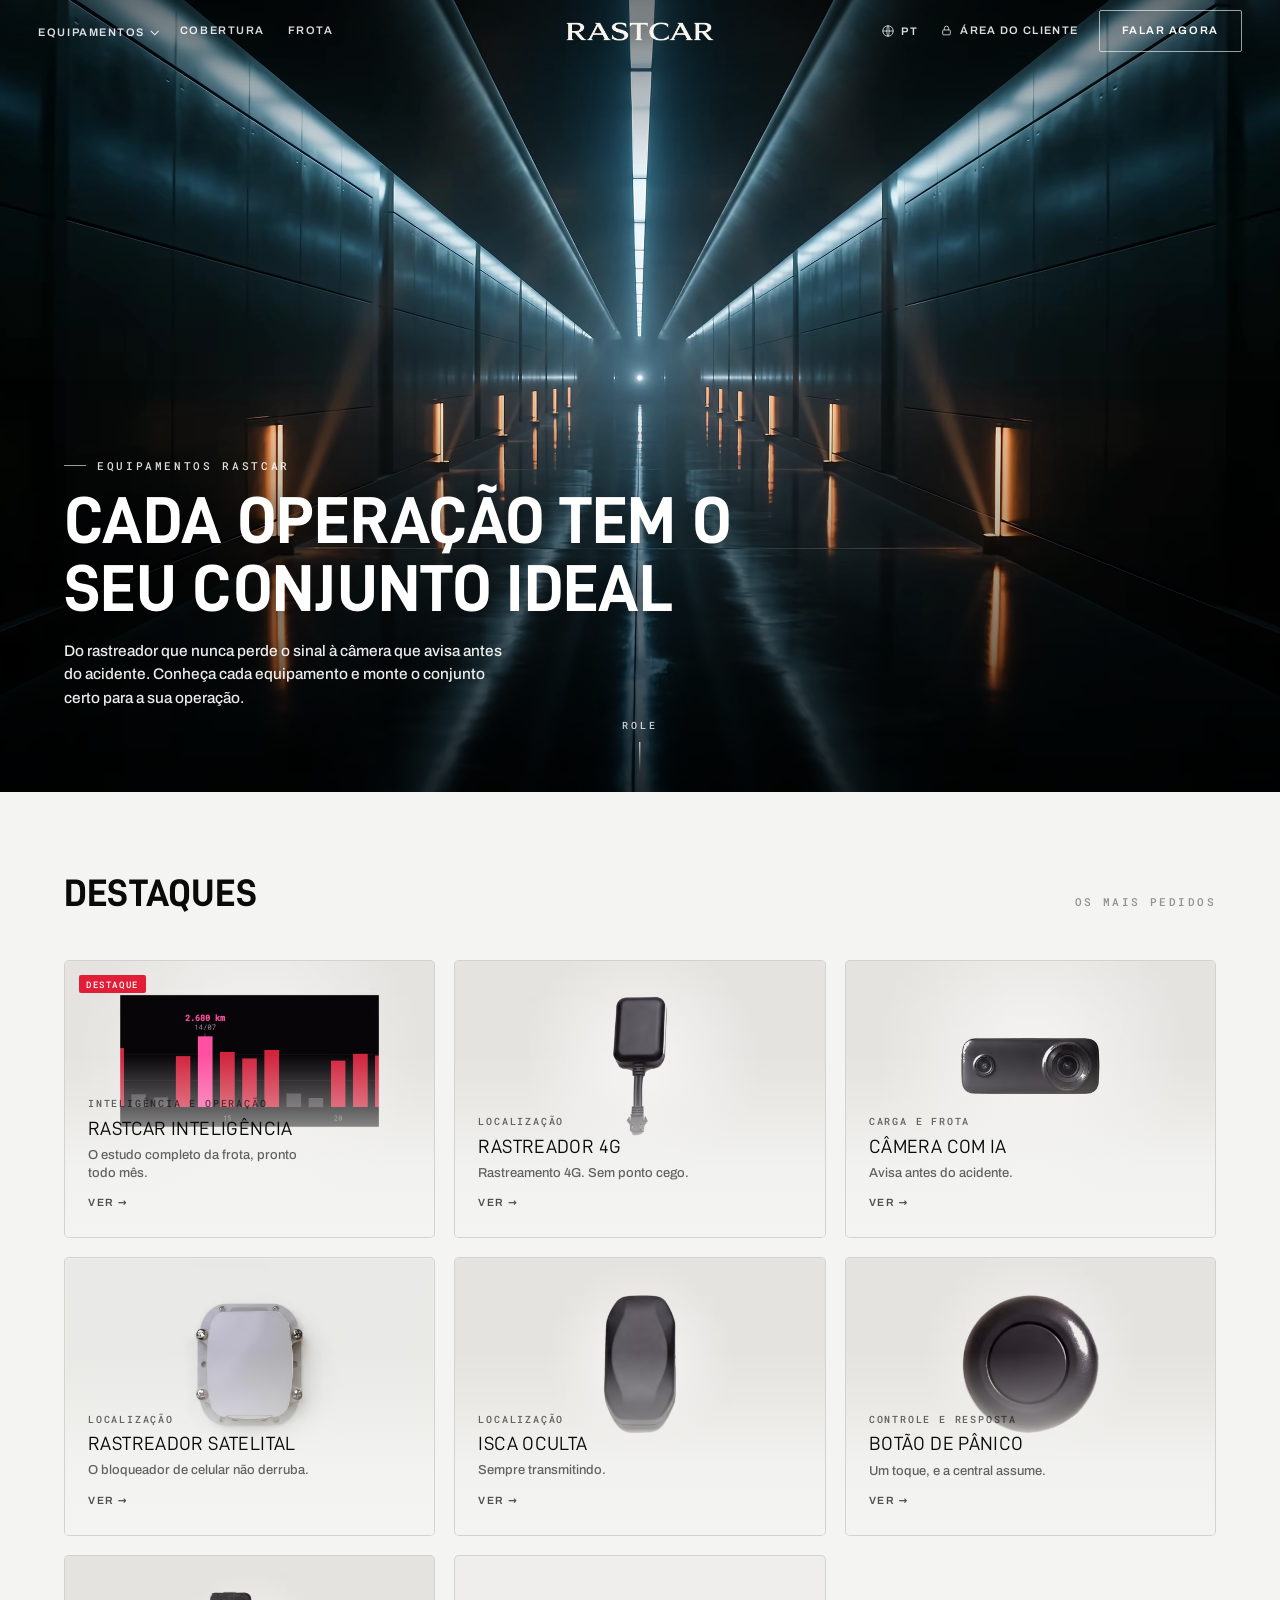
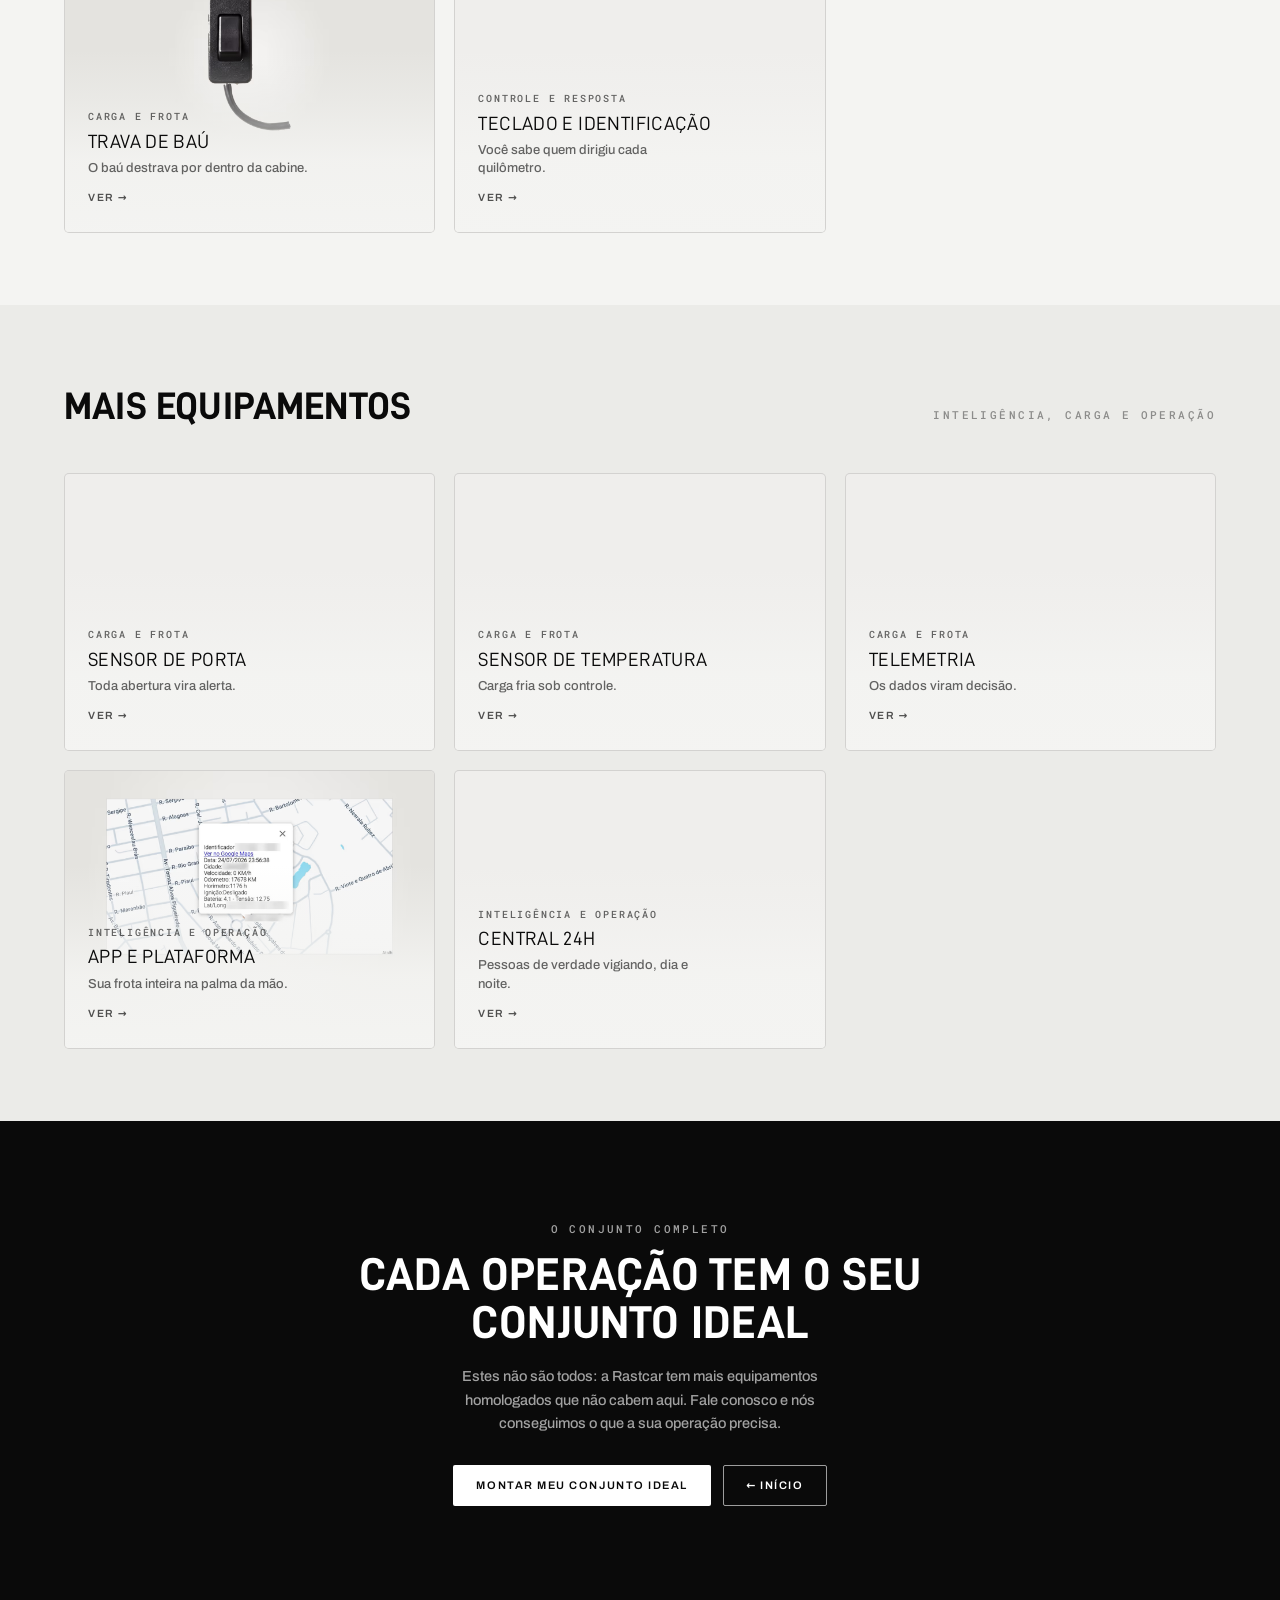
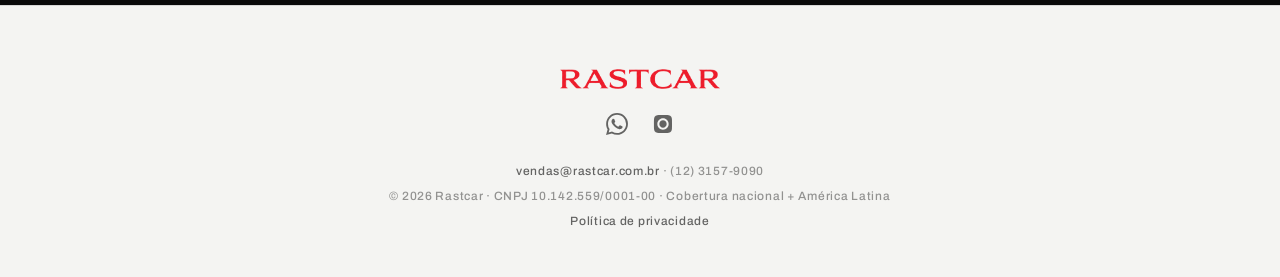
==== commit f3bca94c: "Mobile: satelite do hero reenquadrado por keyframes, lente termica por varredura horizontal, Terra e" ====
--- a/equipamentos.html
+++ b/equipamentos.html
@@ -20,6 +20,7 @@
 <meta name="twitter:title" content="RASTCAR · Equipamentos">
 <meta name="twitter:description" content="Todos os equipamentos Rastcar: rastreador 4G, câmera com IA, isca, botão de pânico, trava de baú, teclado, telemetria, app e central 24h.">
 <meta name="twitter:image" content="https://www.rastcar.com.br/assets/og-rastcar.jpg">
+<link rel="canonical" href="https://www.rastcar.com.br/equipamentos.html">
 <link rel="icon" type="image/png" sizes="32x32" href="assets/favicon-32.png">
 <link rel="icon" type="image/png" sizes="256x256" href="assets/favicon.png">
 <link rel="apple-touch-icon" sizes="180x180" href="assets/favicon-180.png">
@@ -101,15 +102,22 @@
   .cathead .eyebrow{font-family:var(--mono);font-size:11px;letter-spacing:.22em;text-transform:uppercase;color:var(--mut2)}
   .cathead h2{font-family:var(--title);font-weight:700;text-transform:uppercase;letter-spacing:.005em;font-size:clamp(24px,3vw,40px)}
   .grid{max-width:var(--maxw);margin:0 auto;display:grid;grid-template-columns:repeat(3,1fr);gap:clamp(12px,1.5vw,20px)}
-  .card{position:relative;aspect-ratio:4/3;overflow:hidden;border-radius:5px;display:block;background:#0a0a0a}
+  .card{position:relative;aspect-ratio:4/3;overflow:hidden;border-radius:5px;display:block;background:#EFEEEC;border:1px solid var(--ln)}
+  .tagd{display:inline-block;font-family:var(--mono);font-size:9px;font-weight:500;letter-spacing:.18em;text-transform:uppercase;color:#fff;background:#E01E37;padding:3px 7px 2px;border-radius:2px;margin-left:10px;vertical-align:middle}
+  [dir="rtl"] .tagd{margin-left:0;margin-right:10px}
+  .card .card-tag{position:absolute;top:14px;left:14px;z-index:3;margin:0}
+  [dir="rtl"] .card .card-tag{left:auto;right:14px;margin:0}
+  .card picture{position:absolute;inset:0;display:block}
   .card img{position:absolute;inset:0;width:100%;height:100%;object-fit:cover;transition:transform .6s cubic-bezier(.2,.7,.2,1)}
   .card:hover img{transform:scale(1.06)}
-  .card .ov{position:absolute;inset:0;z-index:1;background:linear-gradient(0deg,rgba(0,0,0,.82),rgba(0,0,0,.12) 56%,rgba(0,0,0,.18))}
-  .card .tx{position:absolute;left:0;bottom:0;z-index:2;padding:clamp(16px,1.8vw,24px);color:#fff;width:100%}
-  .card .e{font-family:var(--mono);font-size:10px;letter-spacing:.18em;text-transform:uppercase;color:rgba(255,255,255,.82)}
+  /* degrade claro: o texto escuro pousa sobre papel, mesmo quando a imagem
+     de baixo e uma foto de contexto e nao um recorte de produto */
+  .card .ov{position:absolute;inset:0;z-index:1;background:linear-gradient(0deg,rgba(244,244,242,.97) 0%,rgba(244,244,242,.86) 26%,rgba(244,244,242,.34) 48%,transparent 66%)}
+  .card .tx{position:absolute;left:0;bottom:0;z-index:2;padding:clamp(16px,1.8vw,24px);color:var(--ink);width:100%}
+  .card .e{font-family:var(--mono);font-size:10px;letter-spacing:.18em;text-transform:uppercase;color:var(--mut)}
   .card .n{font-family:var(--title);text-transform:uppercase;letter-spacing:.02em;font-size:clamp(18px,1.5vw,23px);line-height:1.05;margin-top:7px}
-  .card .h{font-size:13px;color:rgba(255,255,255,.86);margin-top:7px;line-height:1.4;max-width:32ch}
-  .card .go{font-family:var(--head);font-weight:600;font-size:10.5px;letter-spacing:.14em;text-transform:uppercase;margin-top:13px;color:#fff;opacity:.8;transition:opacity .2s,gap .2s;display:inline-flex;align-items:center;gap:6px}
+  .card .h{font-size:13px;color:var(--mut);margin-top:7px;line-height:1.4;max-width:32ch}
+  .card .go{font-family:var(--head);font-weight:600;font-size:10.5px;letter-spacing:.14em;text-transform:uppercase;margin-top:13px;color:var(--ink);opacity:.7;transition:opacity .2s,gap .2s;display:inline-flex;align-items:center;gap:6px}
   .card:hover .go{opacity:1;gap:10px}
 
   /* ===== CTA "conjunto ideal" ===== */
@@ -147,7 +155,12 @@
   }
   @media(min-width:861px){nav#mobnav{display:none}}
   @media(max-width:620px){.grid{grid-template-columns:1fr}.eq-hero h1{font-size:34px}}
-  @media(prefers-reduced-motion:reduce){.reveal{opacity:1;transform:none}.cue .ln{animation:none}.bgv{display:none}.card img{transition:none}}
+  @media(prefers-reduced-motion:reduce){
+    .reveal{opacity:1;transform:none}.cue .ln{animation:none}.card img{transition:none}
+    /* sem video, o hero mostra o poster (esconder .bgv sozinho apaga a imagem junto) */
+    .bgv{display:none}
+    .eq-hero{background-image:url('assets/cine/poster-eqhero.jpg');background-size:cover;background-position:center}
+  }
 
   /* ===== fallbacks p/ navegadores antigos (cross-device) ===== */
   @supports not (aspect-ratio:1/1){.card{height:0;padding-bottom:75%}}
@@ -226,8 +239,7 @@
 
 <section class="eq-hero" id="top">
   <video class="bgv" autoplay muted loop playsinline webkit-playsinline poster="assets/cine/poster-eqhero.jpg">
-    <source src="assets/cine/eq-hero-4k.av1.mp4" type='video/mp4; codecs="av01.0.12M.08"' media="(min-width: 1400px), (min-width: 900px) and (min-resolution: 2dppx)">
-    <source src="assets/cine/eq-hero-1080.av1.mp4" type='video/mp4; codecs="av01.0.08M.08"'>
+    <source src="assets/cine/eq-hero-4k.av1.mp4" type='video/mp4; codecs="av01.0.12M.08"'>
     <source src="assets/cine/eq-hero-loop.mp4" type="video/mp4">
   </video>
   <div class="veil"></div>
@@ -253,7 +265,7 @@
   <div class="inner">
     <div class="eyebrow" data-i18n="conj.e">O conjunto completo</div>
     <h2 data-i18n="conj.h">Cada operação tem o seu conjunto ideal</h2>
-    <p data-i18n="conj.p">Estes não são todos: a Rastcar tem mais equipamentos homologados que não cabem aqui. Fale com a gente e a gente dá um jeito de ter o que a sua operação precisa.</p>
+    <p data-i18n="conj.p">Estes não são todos: a Rastcar tem mais equipamentos homologados que não cabem aqui. Fale conosco e nós conseguimos o que a sua operação precisa.</p>
     <div class="cta-row">
       <a class="btn light solid" data-cta-wa href="https://wa.me/551231579090?text=Quero%20montar%20o%20conjunto%20de%20equipamentos%20ideal%20com%20a%20Rastcar" target="_blank" rel="noopener" data-i18n="conj.cta">Montar meu conjunto ideal</a>
       <a class="btn light" href="index.html" data-i18n="mm.home">← Início</a>
@@ -270,7 +282,8 @@
     </div>
     <div class="foot-meta">
       <a href="mailto:vendas@rastcar.com.br">vendas@rastcar.com.br</a> · (12) 3157-9090<br>
-      © 2026 Rastcar · CNPJ 10.142.559/0001-00 · <span data-i18n="f.cob">Cobertura nacional + América Latina</span>
+      © 2026 Rastcar · CNPJ 10.142.559/0001-00 · <span data-i18n="f.cob">Cobertura nacional + América Latina</span><br>
+      <a href="privacidade.html" data-i18n="f.priv">Política de privacidade</a>
     </div>
   </div>
 </footer>
@@ -283,26 +296,39 @@
 
   // catálogo (4 idiomas) — imagem + categoria/nome/headline por produto
   const ITEMS={
-    rastreador:{img:"assets/cine/eq-rastreador.jpg",pt:{c:"Localização",n:"Rastreador 4G",h:"Rastreamento 4G. Sem ponto cego."},es:{c:"Localización",n:"Rastreador 4G",h:"Rastreo 4G. Sin punto ciego."},en:{c:"Location",n:"4G Tracker",h:"4G tracking. No blind spot."},he:{c:"מיקום",n:"משדר 4G",h:"איתור 4G. בלי שטח מת."}},
-    camera:{img:"assets/cine/eq-camera.jpg",pt:{c:"Carga e frota",n:"Câmera com IA",h:"Avisa antes do acidente."},es:{c:"Carga y flota",n:"Cámara con IA",h:"Avisa antes del accidente."},en:{c:"Cargo & fleet",n:"AI Camera",h:"Warns before the crash."},he:{c:"מטען וצי",n:"מצלמת AI",h:"מתריעה לפני התאונה."}},
-    isca:{img:"assets/cine/eq-isca.jpg",pt:{c:"Localização",n:"Isca oculta",h:"Sempre transmitindo."},es:{c:"Localización",n:"Baliza oculta",h:"Siempre transmitiendo."},en:{c:"Location",n:"Hidden beacon",h:"Always transmitting."},he:{c:"מיקום",n:"משדר נסתר",h:"תמיד משדר."}},
-    panico:{img:"assets/cine/eq-panico.jpg",pt:{c:"Controle e resposta",n:"Botão de pânico",h:"Um toque, e a central assume."},es:{c:"Control y respuesta",n:"Botón de pánico",h:"Un toque, y la central asume."},en:{c:"Control & response",n:"Panic button",h:"One tap, and the center takes over."},he:{c:"שליטה ותגובה",n:"לחצן מצוקה",h:"נגיעה אחת, והמוקד משתלט."}},
-    trava:{img:"assets/cine/eq-trava.jpg",pt:{c:"Carga e frota",n:"Trava de baú",h:"O baú destrava por dentro da cabine."},es:{c:"Carga y flota",n:"Traba de baúl",h:"El baúl se destraba desde la cabina."},en:{c:"Cargo & fleet",n:"Cargo lock",h:"The box unlocks from the cab."},he:{c:"מטען וצי",n:"נעילת מטען",h:"התא נפתח מתוך תא הנהג."}},
-    teclado:{img:"assets/cine/eq-teclado.jpg",pt:{c:"Controle e resposta",n:"Teclado e identificação",h:"Você sabe quem dirigiu cada quilômetro."},es:{c:"Control y respuesta",n:"Teclado e identificación",h:"Sabes quién condujo cada kilómetro."},en:{c:"Control & response",n:"Keypad & ID",h:"You know who drove every mile."},he:{c:"שליטה ותגובה",n:"מקלדת וזיהוי",h:"אתם יודעים מי נהג כל קילומטר."}},
-    "sensor-porta":{img:"assets/cine/eq-sensorporta.jpg",pt:{c:"Carga e frota",n:"Sensor de porta",h:"Toda abertura vira alerta."},es:{c:"Carga y flota",n:"Sensor de puerta",h:"Toda apertura se vuelve alerta."},en:{c:"Cargo & fleet",n:"Door sensor",h:"Every opening becomes an alert."},he:{c:"מטען וצי",n:"חיישן דלת",h:"כל פתיחה הופכת להתראה."}},
+    inteligencia:{img:"assets/equip/hero/eq-inteligencia.jpg",pt:{c:"Inteligência e operação",n:"Rastcar Inteligência",h:"O estudo completo da frota, pronto todo mês."},es:{c:"Inteligencia y operación",n:"Rastcar Inteligencia",h:"El estudio completo de la flota, listo cada mes."},en:{c:"Intelligence & operations",n:"Rastcar Intelligence",h:"The full fleet study, ready every month."},he:{c:"מודיעין ותפעול",n:"Rastcar Intelligence",h:"המחקר המלא של הצי, מוכן כל חודש."}},
+    rastreador:{img:"assets/equip/hero/eq-rastreador.jpg",pt:{c:"Localização",n:"Rastreador 4G",h:"Rastreamento 4G. Sem ponto cego."},es:{c:"Localización",n:"Rastreador 4G",h:"Rastreo 4G. Sin punto ciego."},en:{c:"Location",n:"4G Tracker",h:"4G tracking. No blind spot."},he:{c:"מיקום",n:"משדר 4G",h:"איתור 4G. בלי שטח מת."}},
+    camera:{img:"assets/equip/hero/eq-camera.jpg",pt:{c:"Carga e frota",n:"Câmera com IA",h:"Avisa antes do acidente."},es:{c:"Carga y flota",n:"Cámara con IA",h:"Avisa antes del accidente."},en:{c:"Cargo & fleet",n:"AI Camera",h:"Warns before the crash."},he:{c:"מטען וצי",n:"מצלמת AI",h:"מתריעה לפני התאונה."}},
+    satelital:{img:"assets/equip/hero/eq-satelital.jpg",pt:{c:"Localização",n:"Rastreador satelital",h:"O bloqueador de celular não derruba."},es:{c:"Localización",n:"Rastreador satelital",h:"El inhibidor de celular no lo derriba."},en:{c:"Location",n:"Satellite tracker",h:"A cellular jammer cannot drop it."},he:{c:"מיקום",n:"משדר לוויני",h:"משבש סלולרי לא מפיל אותו."}},
+    isca:{img:"assets/equip/hero/eq-isca.jpg",pt:{c:"Localização",n:"Isca oculta",h:"Sempre transmitindo."},es:{c:"Localización",n:"Baliza oculta",h:"Siempre transmitiendo."},en:{c:"Location",n:"Hidden beacon",h:"Always transmitting."},he:{c:"מיקום",n:"משדר נסתר",h:"תמיד משדר."}},
+    panico:{img:"assets/equip/hero/eq-panico.jpg",pt:{c:"Controle e resposta",n:"Botão de pânico",h:"Um toque, e a central assume."},es:{c:"Control y respuesta",n:"Botón de pánico",h:"Un toque, y la central asume."},en:{c:"Control & response",n:"Panic button",h:"One tap, and the center takes over."},he:{c:"שליטה ותגובה",n:"לחצן מצוקה",h:"נגיעה אחת, והמוקד משתלט."}},
+    trava:{img:"assets/equip/hero/eq-trava.jpg",pt:{c:"Carga e frota",n:"Trava de baú",h:"O baú destrava por dentro da cabine."},es:{c:"Carga y flota",n:"Traba de baúl",h:"El baúl se destraba desde la cabina."},en:{c:"Cargo & fleet",n:"Cargo lock",h:"The box unlocks from the cab."},he:{c:"מטען וצי",n:"נעילת מטען",h:"התא נפתח מתוך תא הנהג."}},
+    teclado:{img:"assets/equip/hero/eq-teclado.jpg",pt:{c:"Controle e resposta",n:"Teclado e identificação",h:"Você sabe quem dirigiu cada quilômetro."},es:{c:"Control y respuesta",n:"Teclado e identificación",h:"Sabes quién condujo cada kilómetro."},en:{c:"Control & response",n:"Keypad & ID",h:"You know who drove every mile."},he:{c:"שליטה ותגובה",n:"מקלדת וזיהוי",h:"אתם יודעים מי נהג כל קילומטר."}},
+    "sensor-porta":{img:"assets/equip/hero/eq-sensorporta.jpg",pt:{c:"Carga e frota",n:"Sensor de porta",h:"Toda abertura vira alerta."},es:{c:"Carga y flota",n:"Sensor de puerta",h:"Toda apertura se vuelve alerta."},en:{c:"Cargo & fleet",n:"Door sensor",h:"Every opening becomes an alert."},he:{c:"מטען וצי",n:"חיישן דלת",h:"כל פתיחה הופכת להתראה."}},
     temperatura:{img:"assets/cine/eq-temperatura.jpg",pt:{c:"Carga e frota",n:"Sensor de temperatura",h:"Carga fria sob controle."},es:{c:"Carga y flota",n:"Sensor de temperatura",h:"Carga fría bajo control."},en:{c:"Cargo & fleet",n:"Temperature sensor",h:"Cold cargo under control."},he:{c:"מטען וצי",n:"חיישן טמפרטורה",h:"מטען קר בשליטה."}},
     telemetria:{img:"assets/cine/eq-telemetria.jpg",pt:{c:"Carga e frota",n:"Telemetria",h:"Os dados viram decisão."},es:{c:"Carga y flota",n:"Telemetría",h:"Los datos se vuelven decisión."},en:{c:"Cargo & fleet",n:"Telemetry",h:"Data turns into decision."},he:{c:"מטען וצי",n:"טלמטריה",h:"הנתונים הופכים להחלטה."}},
-    app:{img:"assets/cine/eq-app.jpg",pt:{c:"Inteligência e operação",n:"App e plataforma",h:"Sua frota inteira na palma da mão."},es:{c:"Inteligencia y operación",n:"App y plataforma",h:"Toda tu flota en la palma de la mano."},en:{c:"Intelligence & operations",n:"App & platform",h:"Your whole fleet in your hand."},he:{c:"מודיעין ותפעול",n:"אפליקציה ופלטפורמה",h:"כל הצי בכף היד."}},
+    app:{img:"assets/equip/hero/eq-app.jpg",pt:{c:"Inteligência e operação",n:"App e plataforma",h:"Sua frota inteira na palma da mão."},es:{c:"Inteligencia y operación",n:"App y plataforma",h:"Toda tu flota en la palma de la mano."},en:{c:"Intelligence & operations",n:"App & platform",h:"Your whole fleet in your hand."},he:{c:"מודיעין ותפעול",n:"אפליקציה ופלטפורמה",h:"כל הצי בכף היד."}},
     central:{img:"assets/cine/eq-central.jpg",pt:{c:"Inteligência e operação",n:"Central 24h",h:"Pessoas de verdade vigiando, dia e noite."},es:{c:"Inteligencia y operación",n:"Central 24h",h:"Personas de verdad vigilando, día y noche."},en:{c:"Intelligence & operations",n:"24h center",h:"Real people watching, day and night."},he:{c:"מודיעין ותפעול",n:"מוקד 24 שעות",h:"אנשים אמיתיים שומרים, יום ולילה."}}
   };
-  const DEST=["rastreador","camera","isca","panico","trava","teclado"];
+  const DEST=["inteligencia","rastreador","camera","satelital","isca","panico","trava","teclado"];
+  const DESTQ={pt:"Destaque",es:"Destacado",en:"Featured",he:"מומלץ"};
   const MAIS=["sensor-porta","temperatura","telemetria","app","central"];
 
   function it(slug){return ITEMS[slug][curLang]||ITEMS[slug].pt;}
   function goTxt(){return {pt:"Ver →",es:"Ver →",en:"View →",he:"← לצפייה"}[curLang]||"Ver →";}
+  // serve AVIF/WebP no maior derivado (1280) em qualquer tela · qualidade maxima liberada (Joao, 27/07); o .jpg original fica so como master em disco
+  function pic(src,alt){
+    const b=src.replace(/\.jpg$/,'');
+    return '<picture>'
+      +'<source type="image/avif" srcset="'+b+'-1280.avif">'
+      +'<source type="image/webp" srcset="'+b+'-1280.webp">'
+      +'<img loading="lazy" decoding="async" src="'+b+'-1280.webp" alt="'+alt+'">'
+      +'</picture>';
+  }
   function card(slug){
     const d=it(slug);const a=document.createElement('a');a.className='card';a.href='produto.html?p='+slug;
-    a.innerHTML='<img loading="lazy" src="'+ITEMS[slug].img+'" alt="'+d.n+'"><div class="ov"></div><div class="tx"><div class="e">'+d.c+'</div><div class="n">'+d.n+'</div><div class="h">'+d.h+'</div><div class="go">'+goTxt()+'</div></div>';
+    a.innerHTML=pic(ITEMS[slug].img,d.n)+'<div class="ov"></div><div class="tx"><div class="e">'+d.c+'</div><div class="n">'+d.n+'</div><div class="h">'+d.h+'</div><div class="go">'+goTxt()+'</div></div>';
+    if(slug==='inteligencia'){const t=document.createElement('span');t.className='tagd card-tag';t.textContent=DESTQ[curLang]||DESTQ.pt;a.appendChild(t);}
     return a;
   }
   function buildGrids(){
@@ -313,7 +339,7 @@
   }
   // mega-menu (2 colunas) + mobile
   const megaList=document.getElementById('megaList'),megaMore=document.getElementById('megaListMore'),mobList=document.getElementById('mobList');
-  function mk(s,parent){const a=document.createElement('a');a.href='produto.html?p='+s;a.textContent=it(s).n;parent.appendChild(a);mobList.appendChild(a.cloneNode(true));}
+  function mk(s,parent){const a=document.createElement('a');a.href='produto.html?p='+s;a.textContent=it(s).n;if(s==='inteligencia'){const t=document.createElement('span');t.className='tagd';t.textContent=DESTQ[curLang]||DESTQ.pt;a.appendChild(t);}parent.appendChild(a);mobList.appendChild(a.cloneNode(true));}
   function buildMenu(){megaList.querySelectorAll('a').forEach(a=>a.remove());megaMore.querySelectorAll('a').forEach(a=>a.remove());mobList.innerHTML='';DEST.forEach(s=>mk(s,megaList));MAIS.forEach(s=>mk(s,megaMore));}
 
   const mt=document.getElementById('mt'),mob=document.getElementById('mobnav');
@@ -322,10 +348,10 @@
 
   // i18n chrome
   const I18N={
-    pt:{"nav.equip":"Equipamentos","nav.coverage":"Cobertura","nav.fleet":"Frota","nav.client":"Área do cliente","nav.cta":"Falar agora","cm.platform":"Plataforma de rastreamento","cm.platformS":"Acompanhe seu veículo ao vivo","cm.via":"2ª via de boleto","mm.t":"Equipamentos Rastcar","mm.more":"Mais equipamentos","mm.home":"← Início","eq.eyebrow":"Equipamentos Rastcar","eq.h":"Cada operação tem o<br>seu conjunto ideal","eq.lede":"Do rastreador que nunca perde o sinal à câmera que avisa antes do acidente. Conheça cada equipamento e monte o conjunto certo para a sua operação.","eq.cue":"Role","g.dest":"Destaques","g.destS":"Os mais pedidos","g.mais":"Mais equipamentos","g.maisS":"Inteligência, carga e operação","conj.e":"O conjunto completo","conj.h":"Cada operação tem o seu conjunto ideal","conj.p":"Estes não são todos: a Rastcar tem mais equipamentos homologados que não cabem aqui. Fale com a gente e a gente dá um jeito de ter o que a sua operação precisa.","conj.cta":"Montar meu conjunto ideal","f.cob":"Cobertura nacional + América Latina"},
-    es:{"nav.equip":"Equipos","nav.coverage":"Cobertura","nav.fleet":"Flota","nav.client":"Área del cliente","nav.cta":"Hablar ahora","cm.platform":"Plataforma de rastreo","cm.platformS":"Sigue tu vehículo en vivo","cm.via":"2ª vía de boleto","mm.t":"Equipos Rastcar","mm.more":"Más equipos","mm.home":"← Inicio","eq.eyebrow":"Equipos Rastcar","eq.h":"Cada operación tiene su<br>conjunto ideal","eq.lede":"Del rastreador que nunca pierde señal a la cámara que avisa antes del accidente. Conoce cada equipo y arma el conjunto correcto para tu operación.","eq.cue":"Desliza","g.dest":"Destacados","g.destS":"Los más pedidos","g.mais":"Más equipos","g.maisS":"Inteligencia, carga y operación","conj.e":"El conjunto completo","conj.h":"Cada operación tiene su conjunto ideal","conj.p":"Estos no son todos: Rastcar tiene más equipos homologados que no caben aquí. Habla con nosotros y conseguimos lo que tu operación necesita.","conj.cta":"Armar mi conjunto ideal","f.cob":"Cobertura nacional + América Latina"},
-    en:{"nav.equip":"Equipment","nav.coverage":"Coverage","nav.fleet":"Fleet","nav.client":"Client area","nav.cta":"Talk now","cm.platform":"Tracking platform","cm.platformS":"Track your vehicle live","cm.via":"Invoice · 2nd copy","mm.t":"Rastcar equipment","mm.more":"More equipment","mm.home":"← Home","eq.eyebrow":"Rastcar equipment","eq.h":"Every operation has its<br>ideal set","eq.lede":"From the tracker that never loses signal to the camera that warns before the crash. Explore each one and build the right set for your operation.","eq.cue":"Scroll","g.dest":"Highlights","g.destS":"The most requested","g.mais":"More equipment","g.maisS":"Intelligence, cargo and operations","conj.e":"The complete set","conj.h":"Every operation has its ideal set","conj.p":"These aren't all of them: Rastcar has more certified equipment that doesn't fit here. Talk to us and we'll get what your operation needs.","conj.cta":"Build my ideal set","f.cob":"Nationwide coverage + Latin America"},
-    he:{"nav.equip":"ציוד","nav.coverage":"כיסוי","nav.fleet":"צי","nav.client":"אזור לקוחות","nav.cta":"דברו איתנו","cm.platform":"פלטפורמת מעקב","cm.platformS":"עקבו אחר הרכב בשידור חי","cm.via":"עותק שני","mm.t":"ציוד Rastcar","mm.more":"עוד ציוד","mm.home":"← דף הבית","eq.eyebrow":"ציוד Rastcar","eq.h":"לכל תפעול יש את<br>המערך האידיאלי שלו","eq.lede":"מהמשדר שלא מאבד אות ועד המצלמה שמתריעה לפני התאונה. הכירו כל פריט ובנו את המערך הנכון לתפעול שלכם.","eq.cue":"גלול","g.dest":"מובחרים","g.destS":"המבוקשים ביותר","g.mais":"עוד ציוד","g.maisS":"מודיעין, מטען ותפעול","conj.e":"המערך המלא","conj.h":"לכל תפעול יש את המערך האידיאלי שלו","conj.p":"אלה לא כל הפריטים: ל-Rastcar יש עוד ציוד מאושר שלא נכנס כאן. דברו איתנו ונסדר את מה שהתפעול שלכם צריך.","conj.cta":"בנו את המערך שלי","f.cob":"כיסוי ארצי + אמריקה הלטינית"}
+    pt:{"nav.equip":"Equipamentos","nav.coverage":"Cobertura","nav.fleet":"Frota","nav.client":"Área do cliente","nav.cta":"Falar agora","cm.platform":"Plataforma de rastreamento","cm.platformS":"Acompanhe seu veículo ao vivo","cm.via":"2ª via de boleto","mm.t":"Equipamentos Rastcar","mm.more":"Mais equipamentos","mm.home":"← Início","eq.eyebrow":"Equipamentos Rastcar","eq.h":"Cada operação tem o<br>seu conjunto ideal","eq.lede":"Do rastreador que nunca perde o sinal à câmera que avisa antes do acidente. Conheça cada equipamento e monte o conjunto certo para a sua operação.","eq.cue":"Role","g.dest":"Destaques","g.destS":"Os mais pedidos","g.mais":"Mais equipamentos","g.maisS":"Inteligência, carga e operação","conj.e":"O conjunto completo","conj.h":"Cada operação tem o seu conjunto ideal","conj.p":"Estes não são todos: a Rastcar tem mais equipamentos homologados que não cabem aqui. Fale conosco e nós conseguimos o que a sua operação precisa.","conj.cta":"Montar meu conjunto ideal","f.cob":"Cobertura nacional + América Latina","f.priv":"Política de privacidade"},
+    es:{"nav.equip":"Equipos","nav.coverage":"Cobertura","nav.fleet":"Flota","nav.client":"Área del cliente","nav.cta":"Hablar ahora","cm.platform":"Plataforma de rastreo","cm.platformS":"Sigue tu vehículo en vivo","cm.via":"2ª vía de boleto","mm.t":"Equipos Rastcar","mm.more":"Más equipos","mm.home":"← Inicio","eq.eyebrow":"Equipos Rastcar","eq.h":"Cada operación tiene su<br>conjunto ideal","eq.lede":"Del rastreador que nunca pierde señal a la cámara que avisa antes del accidente. Conoce cada equipo y arma el conjunto correcto para tu operación.","eq.cue":"Desliza","g.dest":"Destacados","g.destS":"Los más pedidos","g.mais":"Más equipos","g.maisS":"Inteligencia, carga y operación","conj.e":"El conjunto completo","conj.h":"Cada operación tiene su conjunto ideal","conj.p":"Estos no son todos: Rastcar tiene más equipos homologados que no caben aquí. Habla con nosotros y conseguimos lo que tu operación necesita.","conj.cta":"Armar mi conjunto ideal","f.cob":"Cobertura nacional + América Latina","f.priv":"Política de privacidad"},
+    en:{"nav.equip":"Equipment","nav.coverage":"Coverage","nav.fleet":"Fleet","nav.client":"Client area","nav.cta":"Talk now","cm.platform":"Tracking platform","cm.platformS":"Track your vehicle live","cm.via":"Invoice · 2nd copy","mm.t":"Rastcar equipment","mm.more":"More equipment","mm.home":"← Home","eq.eyebrow":"Rastcar equipment","eq.h":"Every operation has its<br>ideal set","eq.lede":"From the tracker that never loses signal to the camera that warns before the crash. Explore each one and build the right set for your operation.","eq.cue":"Scroll","g.dest":"Highlights","g.destS":"The most requested","g.mais":"More equipment","g.maisS":"Intelligence, cargo and operations","conj.e":"The complete set","conj.h":"Every operation has its ideal set","conj.p":"These aren't all of them: Rastcar has more certified equipment that doesn't fit here. Talk to us and we'll get what your operation needs.","conj.cta":"Build my ideal set","f.cob":"Nationwide coverage + Latin America","f.priv":"Privacy policy"},
+    he:{"nav.equip":"ציוד","nav.coverage":"כיסוי","nav.fleet":"צי","nav.client":"אזור לקוחות","nav.cta":"דברו איתנו","cm.platform":"פלטפורמת מעקב","cm.platformS":"עקבו אחר הרכב בשידור חי","cm.via":"עותק שני","mm.t":"ציוד Rastcar","mm.more":"עוד ציוד","mm.home":"← דף הבית","eq.eyebrow":"ציוד Rastcar","eq.h":"לכל תפעול יש את<br>המערך האידיאלי שלו","eq.lede":"מהמשדר שלא מאבד אות ועד המצלמה שמתריעה לפני התאונה. הכירו כל פריט ובנו את המערך הנכון לתפעול שלכם.","eq.cue":"גלול","g.dest":"מובחרים","g.destS":"המבוקשים ביותר","g.mais":"עוד ציוד","g.maisS":"מודיעין, מטען ותפעול","conj.e":"המערך המלא","conj.h":"לכל תפעול יש את המערך האידיאלי שלו","conj.p":"אלה לא כל הפריטים: ל-Rastcar יש עוד ציוד מאושר שלא נכנס כאן. דברו איתנו ונסדר את מה שהתפעול שלכם צריך.","conj.cta":"בנו את המערך שלי","f.cob":"כיסוי ארצי + אמריקה הלטינית","f.priv":"מדיניות פרטיות"}
   };
   const ABBR={pt:"PT",es:"ES",en:"EN",he:"עב"};
   function applyLang(l){curLang=l;const t=I18N[l]||I18N.pt;
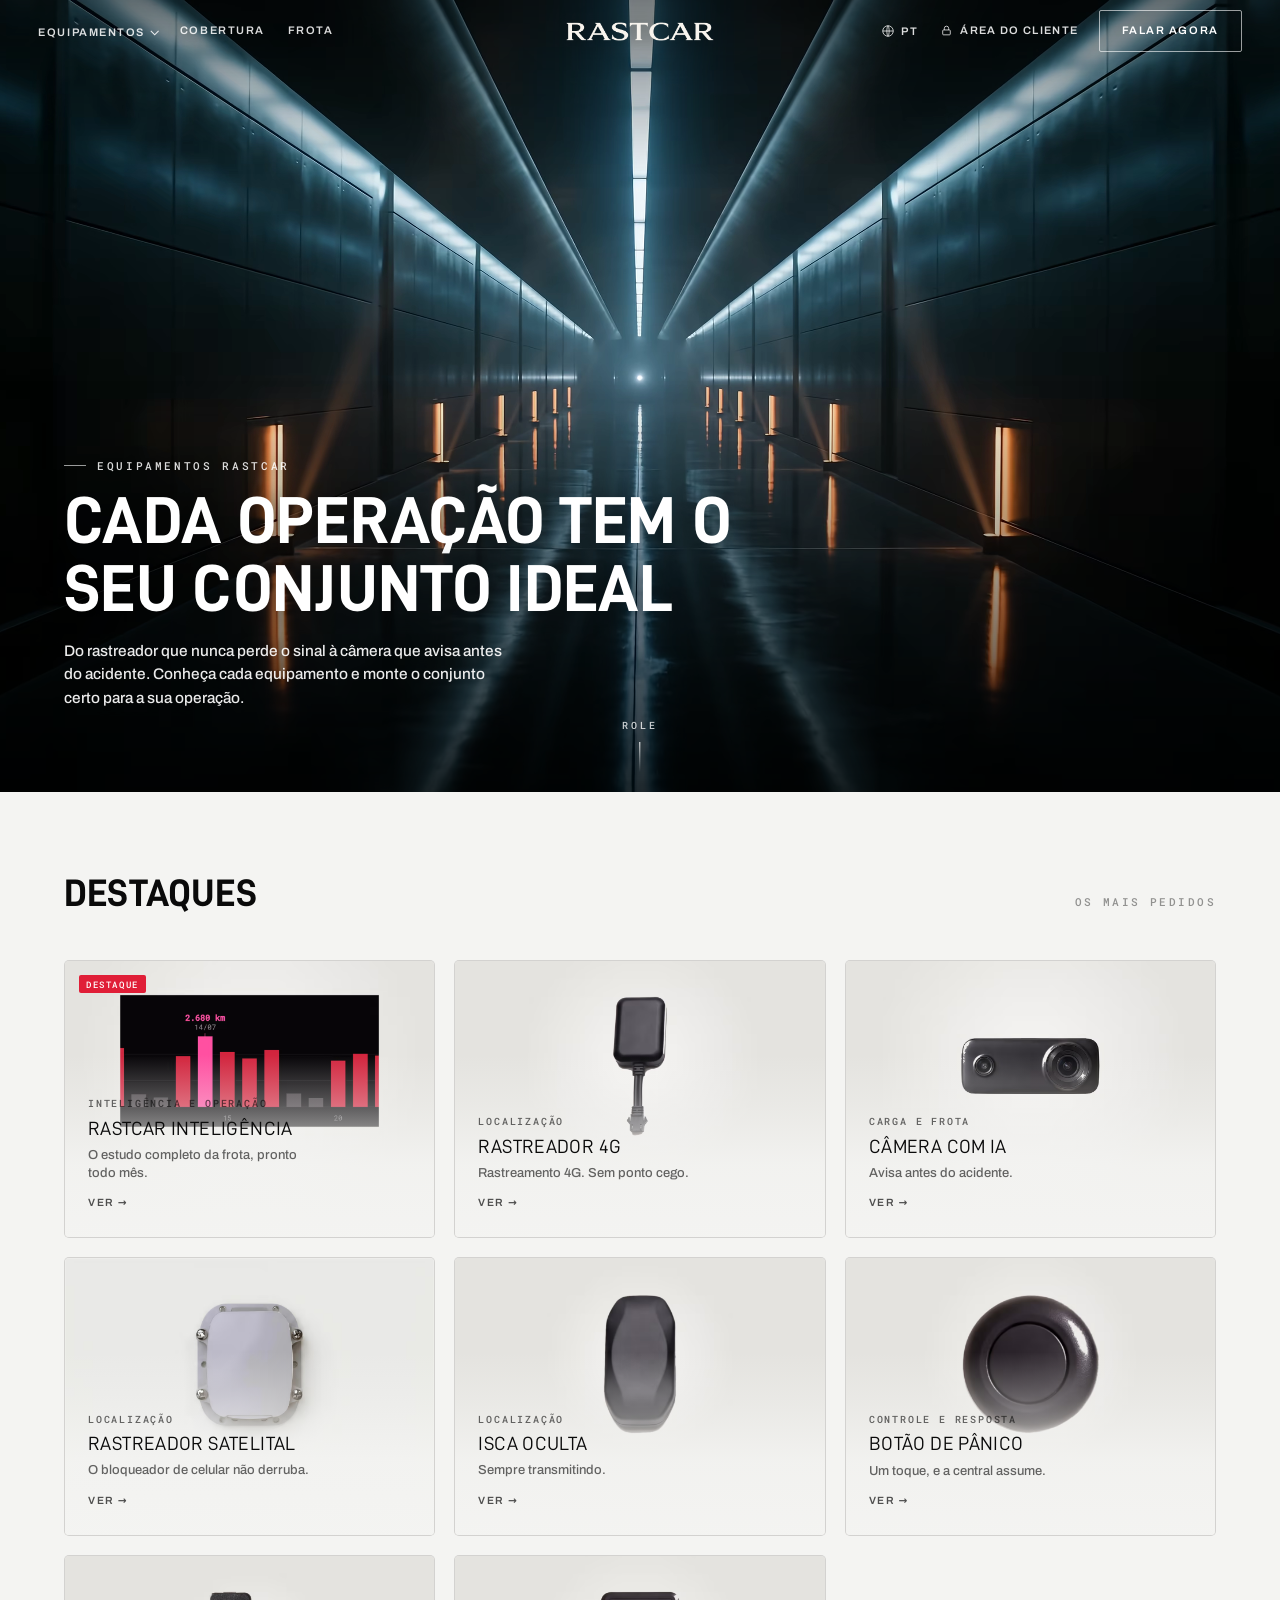
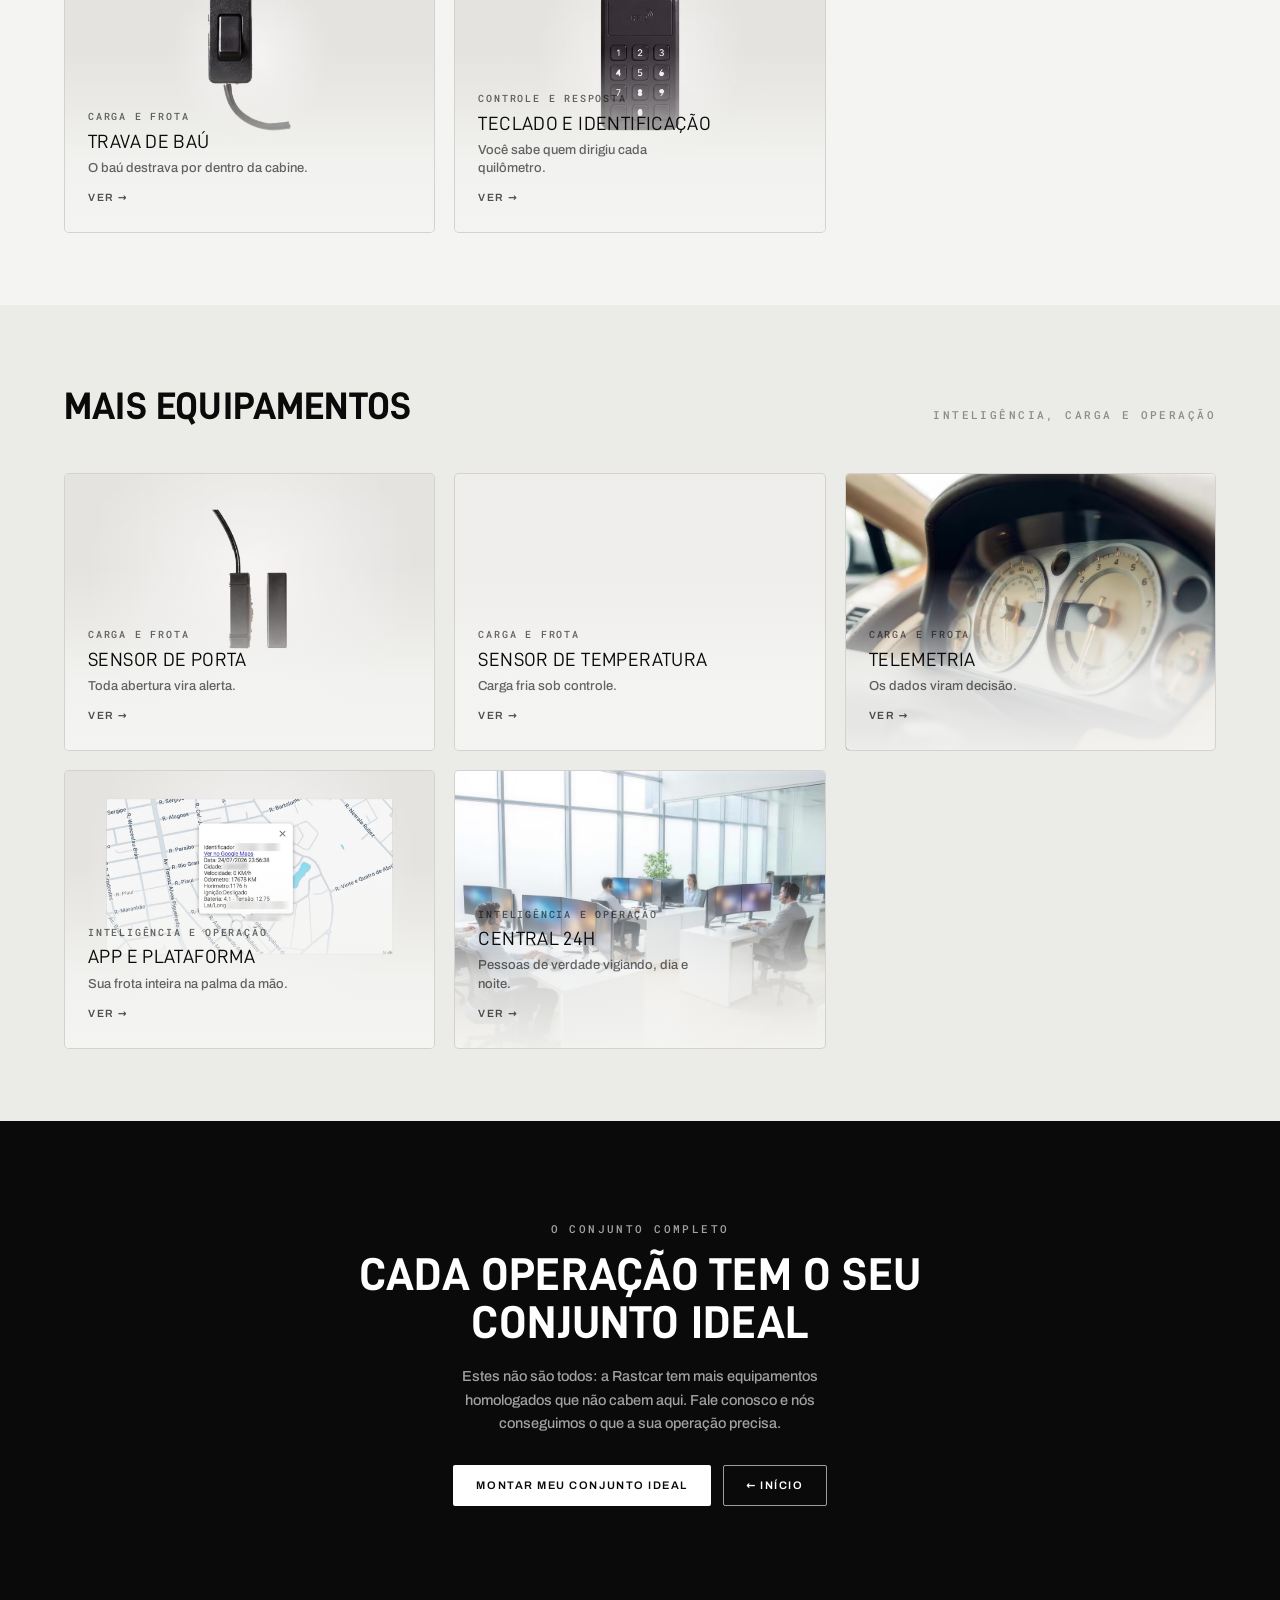
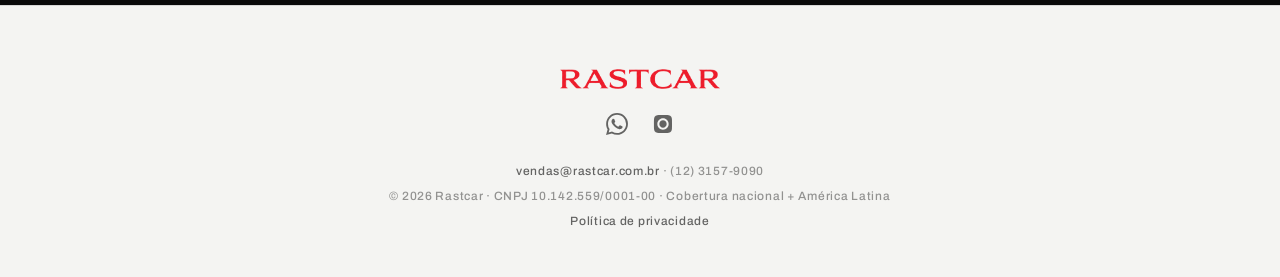
==== commit 3c4f1c15: "Corrige link do Instagram para @rastcarbrasil" ====
--- a/equipamentos.html
+++ b/equipamentos.html
@@ -278,7 +278,7 @@
     <a class="brand" href="index.html" aria-label="Rastcar"><img class="wm" src="assets/wordmark-red.png" alt="RASTCAR" style="height:20px"></a>
     <div class="socials">
       <a href="https://wa.me/551231579090" target="_blank" rel="noopener" aria-label="WhatsApp"><svg viewBox="0 0 24 24"><path d="M17.472 14.382c-.297-.149-1.758-.867-2.03-.967-.273-.099-.471-.148-.67.15-.197.297-.767.966-.94 1.164-.173.199-.347.223-.644.075-.297-.15-1.255-.463-2.39-1.475-.883-.788-1.48-1.761-1.653-2.059-.173-.297-.018-.458.13-.606.134-.133.298-.347.446-.52.149-.174.198-.298.298-.497.099-.198.05-.371-.025-.52-.075-.149-.669-1.612-.916-2.207-.242-.579-.487-.5-.669-.51-.173-.008-.371-.01-.57-.01-.198 0-.52.074-.792.372-.272.297-1.04 1.016-1.04 2.479 0 1.462 1.065 2.875 1.213 3.074.149.198 2.096 3.2 5.077 4.487.709.306 1.262.489 1.694.625.712.227 1.36.195 1.871.118.571-.085 1.758-.719 2.006-1.413.248-.694.248-1.289.173-1.413-.074-.124-.272-.198-.57-.347m-5.421 7.403h-.004a9.87 9.87 0 01-5.031-1.378l-.361-.214-3.741.982.998-3.648-.235-.374a9.86 9.86 0 01-1.51-5.26c.001-5.45 4.436-9.884 9.888-9.884 2.64 0 5.122 1.03 6.988 2.898a9.825 9.825 0 012.893 6.994c-.003 5.45-4.437 9.884-9.885 9.884m8.413-18.297A11.815 11.815 0 0012.05 0C5.495 0 .16 5.335.157 11.892c0 2.096.547 4.142 1.588 5.945L.057 24l6.305-1.654a11.882 11.882 0 005.683 1.448h.005c6.554 0 11.89-5.335 11.893-11.893A11.821 11.821 0 0020.485 3.488"/></svg></a>
-      <a href="https://www.instagram.com/rastcar" target="_blank" rel="noopener" aria-label="Instagram"><svg viewBox="0 0 24 24"><path d="M12 2.163c3.204 0 3.584.012 4.85.07 1.17.055 1.805.249 2.227.415.562.217.96.477 1.382.896.419.42.679.819.896 1.381.164.422.36 1.057.413 2.227.057 1.266.07 1.646.07 4.85s-.015 3.585-.074 4.85c-.061 1.17-.256 1.805-.421 2.227-.224.562-.479.96-.899 1.382-.419.419-.824.679-1.38.896-.42.164-1.065.36-2.235.413-1.274.057-1.649.07-4.859.07-3.211 0-3.586-.015-4.859-.074-1.171-.061-1.816-.256-2.236-.421-.569-.224-.96-.479-1.379-.899-.421-.419-.69-.824-.9-1.38-.165-.42-.359-1.065-.42-2.235-.045-1.26-.061-1.649-.061-4.844 0-3.196.016-3.586.061-4.861.061-1.17.255-1.814.42-2.234.21-.57.479-.96.9-1.381.419-.419.81-.689 1.379-.898.42-.166 1.051-.361 2.221-.421 1.275-.045 1.65-.06 4.859-.06l.045.03zm0 3.678c-3.405 0-6.162 2.76-6.162 6.162 0 3.405 2.76 6.162 6.162 6.162 3.405 0 6.162-2.76 6.162-6.162 0-3.405-2.76-6.162-6.162-6.162zM12 16c-2.21 0-4-1.79-4-4s1.79-4 4-4 4 1.79 4 4-1.79 4-4 4zm7.846-10.405c0 .795-.646 1.44-1.44 1.44-.795 0-1.44-.646-1.44-1.44 0-.794.646-1.439 1.44-1.439.793-.001 1.44.645 1.44 1.439z"/></svg></a>
+      <a href="https://www.instagram.com/rastcarbrasil/" target="_blank" rel="noopener" aria-label="Instagram"><svg viewBox="0 0 24 24"><path d="M12 2.163c3.204 0 3.584.012 4.85.07 1.17.055 1.805.249 2.227.415.562.217.96.477 1.382.896.419.42.679.819.896 1.381.164.422.36 1.057.413 2.227.057 1.266.07 1.646.07 4.85s-.015 3.585-.074 4.85c-.061 1.17-.256 1.805-.421 2.227-.224.562-.479.96-.899 1.382-.419.419-.824.679-1.38.896-.42.164-1.065.36-2.235.413-1.274.057-1.649.07-4.859.07-3.211 0-3.586-.015-4.859-.074-1.171-.061-1.816-.256-2.236-.421-.569-.224-.96-.479-1.379-.899-.421-.419-.69-.824-.9-1.38-.165-.42-.359-1.065-.42-2.235-.045-1.26-.061-1.649-.061-4.844 0-3.196.016-3.586.061-4.861.061-1.17.255-1.814.42-2.234.21-.57.479-.96.9-1.381.419-.419.81-.689 1.379-.898.42-.166 1.051-.361 2.221-.421 1.275-.045 1.65-.06 4.859-.06l.045.03zm0 3.678c-3.405 0-6.162 2.76-6.162 6.162 0 3.405 2.76 6.162 6.162 6.162 3.405 0 6.162-2.76 6.162-6.162 0-3.405-2.76-6.162-6.162-6.162zM12 16c-2.21 0-4-1.79-4-4s1.79-4 4-4 4 1.79 4 4-1.79 4-4 4zm7.846-10.405c0 .795-.646 1.44-1.44 1.44-.795 0-1.44-.646-1.44-1.44 0-.794.646-1.439 1.44-1.439.793-.001 1.44.645 1.44 1.439z"/></svg></a>
     </div>
     <div class="foot-meta">
       <a href="mailto:vendas@rastcar.com.br">vendas@rastcar.com.br</a> · (12) 3157-9090<br>
